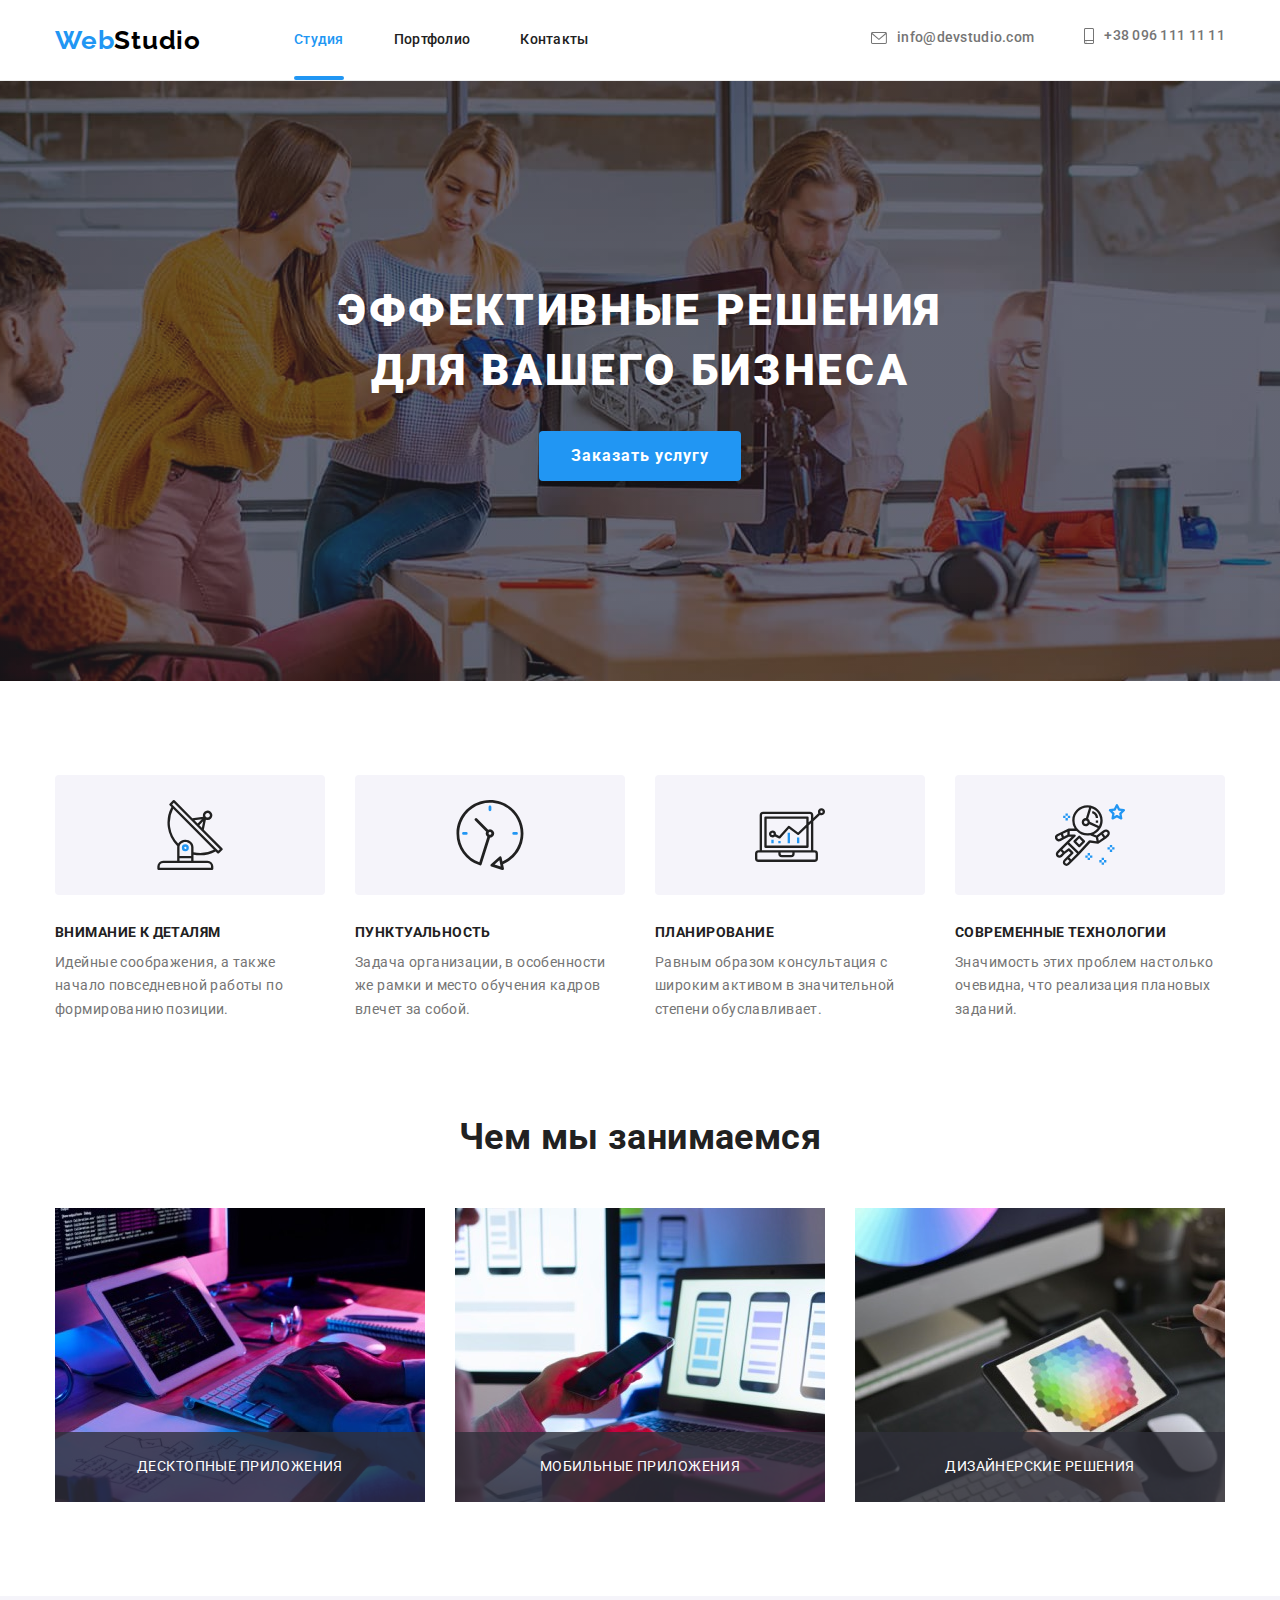
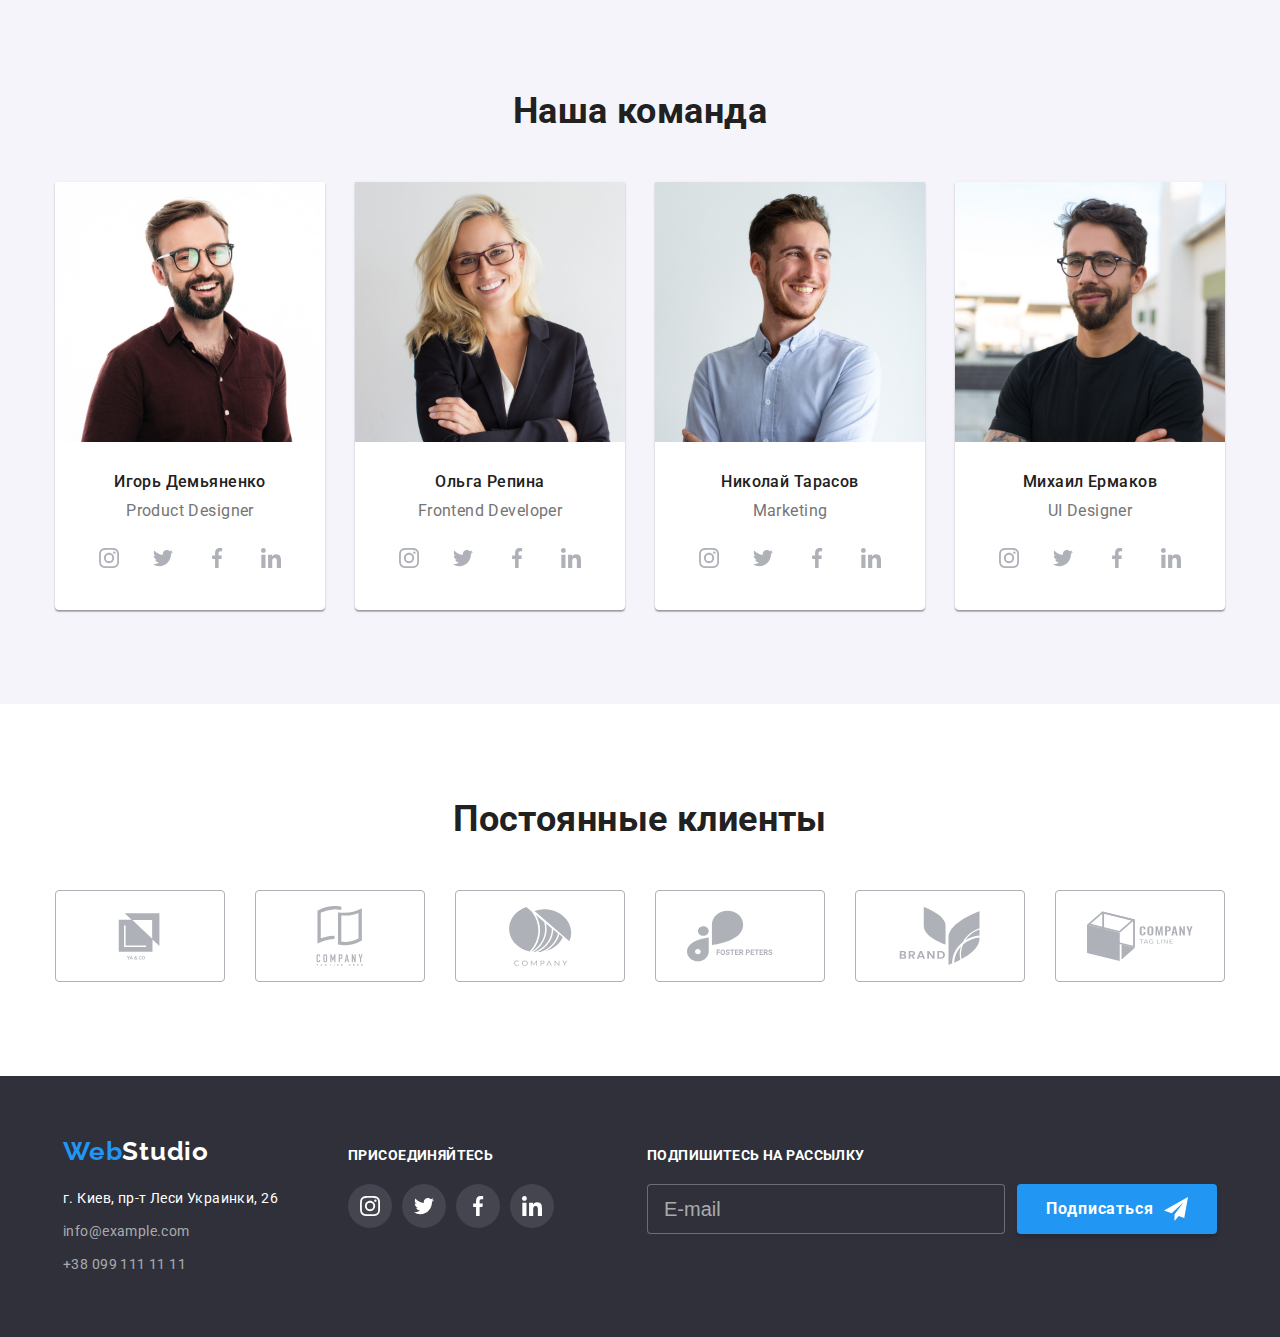
==== index.html @ 0af7e1a6 "adaptive done" ====
<!DOCTYPE html>
<html lang="ru">
<head>
    <meta charset="UTF-8">
    <meta http-equiv="X-UA-Compatible" content="IE=edge">
    <meta name="viewport" content="width=device-width, initial-scale=1.0">
    <title>Веб студия</title>
    <link rel="stylesheet" href="https://cdnjs.cloudflare.com/ajax/libs/modern-normalize/1.1.0/modern-normalize.min.css"
        integrity="sha512-wpPYUAdjBVSE4KJnH1VR1HeZfpl1ub8YT/NKx4PuQ5NmX2tKuGu6U/JRp5y+Y8XG2tV+wKQpNHVUX03MfMFn9Q=="
        crossorigin="anonymous" referrerpolicy="no-referrer" />
    <link rel="preconnect" href="https://fonts.googleapis.com">
    <link rel="preconnect" href="https://fonts.gstatic.com" crossorigin>
    <link href="https://fonts.googleapis.com/css2?family=Raleway:wght@700&family=Roboto:wght@400;500;700;900&display=swap"
        rel="stylesheet">
    <link rel="stylesheet" href="./css/main.min.css">
</head>
<body>
    <!-- Header -->
    <header class="header">
        <div class="container navigation">
            <nav class="navigation">
                <a href="index.html" class="logo header__logo">Web<span class="logo--header">Studio</span></a>
                <!-- Links -->
                <ul class="navigation__list list">
                    <li class="navigation__item">
                        <a href="index.html" class="navigation__link navigation__link--current">Студия</a>
                    </li>
                    <li class="navigation__item">
                        <a href="./portfolio.html" class="navigation__link">Портфолио</a>
                    </li>
                    <li class="navigation__item">
                        <a href="" class="navigation__link">Контакты</a>
                    </li>
                </ul>
            </nav>
            
            <ul class="header__contacts list">
                <li class="contacts__item">
                    <a href="mailto:info@devstudio.com" class="contacts__link">
                        <svg width="16" height="12" class="contacts__icon">
                            <use href="./images/icons.svg#envelope"></use>
                        </svg>
                        info@devstudio.com</a>
                </li>
                <li class="contacts__item">
                    <a href="tel:+380961111111" class="contacts__link">
                        <svg width="10" height="16" class="contacts__icon">
                            <use href="./images/icons.svg#smartphone"></use>
                        </svg>
                        +38 096 111 11 11</a>
                </li>
            </ul>
            <div class="header__menu" id="mobile-menu" data-menu>
                <ul class="menu__top list">
                    <li class="menu__item">
                        <a href="index.html" class="menu__link">Студия</a>
                    </li>
                    <li class="menu__item">
                        <a href="./portfolio.html" class="menu__link">Портфолио</a>
                    </li>
                    <li class="menu__item menu__item--last">
                        <a href="" class="menu__link">Контакты</a>
                    </li>
                </ul>
                <div class="menu__bottom">
                    <ul class="menu__contacts list">
                        <li class="menu__item">
                            <a href="tel:+380961111111" class="menu__phone">
                                +38 096 111 11 11</a>
                        </li>
                        <li class="menu__item menu__item--last">
                            <a href="mailto:info@devstudio.com" class="menu__mail">
                                info@devstudio.com</a>
                        </li>
                    </ul>
                    <ul class="menu__social-list list">
                        <li class="menu__social-item"><a href="" class="menu__social-link">Instagram</a></li>
                        <li class="menu__social-item"><a href="" class="menu__social-link">Twitter</a></li>
                        <li class="menu__social-item"><a href="" class="menu__social-link">Facebook</a></li>
                        <li class="menu__social-item"><a href="" class="menu__social-link">LinkedIn</a></li>
                    </ul>
                </div>
            </div>
            <button class="menu__button" type="button" aria-expanded="false" aria-controls="mobile-menu" data-menu-button>
                <svg width="24" height="24" aria-label="Переключатель мобильного меню">
                    <use class="icon-menu" href="./images/icons.svg#menu"></use>
                    <use class="icon-cross" href="./images/icons.svg#cross"></use>
                </svg>
            </button>
        </div>
    </header>
    <!-- Main -->
    <main>
        <!-- Hero -->
        <section class="section hero">
            <div class="container">
                <h1 class="hero__heading">Эффективные решения для вашего бизнеса</h1>
                <button type="button" class="hero__button" data-modal-open>Заказать услугу</button>
            </div>
        </section>
        <!-- Advantages -->
        <section class="section">
            <div class="container">
                <!-- Hidden logical heading -->
                <h2 class="visually-hidden">Наши преимущества</h2>
                <ul class="list advantages">
                    <li class="advantages__item">
                        <div class="advantages__thumb">
                            <svg width="70" height="70">
                                <use href="./images/icons.svg#antenna"></use>
                            </svg>
                        </div>
                        <h3 class="advantages__heading">Внимание к деталям</h3>
                        <p>Идейные соображения, а также начало повседневной работы по формированию позиции.</p>
                    </li>
                    <li class="advantages__item">
                        <div class="advantages__thumb">
                            <svg width="70" height="70">
                                <use href="./images/icons.svg#clock"></use>
                            </svg>
                        </div>
                        <h3 class="advantages__heading">Пунктуальность</h3>
                        <p>Задача организации, в особенности же рамки и место обучения кадров влечет за собой.</p>
                    </li>
                    <li class="advantages__item">
                        <div class="advantages__thumb">
                            <svg width="70" height="70">
                                <use href="./images/icons.svg#diagram"></use>
                            </svg>
                        </div>
                        <h3 class="advantages__heading">Планирование</h3>
                        <p>Равным образом консультация с широким активом в значительной степени обуславливает.</p>
                    </li>
                    <li class="advantages__item">
                        <div class="advantages__thumb">
                            <svg width="70" height="70">
                                <use href="./images/icons.svg#astronaut"></use>
                            </svg>
                        </div>
                        <h3 class="advantages__heading">Современные технологии</h3>
                        <p>Значимость этих проблем настолько очевидна, что реализация плановых заданий.</p>
                    </li>
                </ul>
            </div>
        </section>
        <!-- What we do -->
        <section class="section examples">
            <div class="container">
                <h2 class="section-heading">Чем мы занимаемся</h2>
                <ul class="examples__list list">
                    <li class="examples__thumb">
                        <img src="./images/img1.jpg" alt="Десктопные приложения" width="370" height="294">
                        <div class="examples__description">
                            <p>Десктопные приложения</p>
                        </div>
                    </li>
                    <li class="examples__thumb">
                        <img src="./images/img2.jpg" alt="Мобильные приложения" width="370" height="294">
                        <div class="examples__description">
                            <p>Мобильные приложения</p>
                        </div>
                    </li>
                    <li class="examples__thumb">
                        <img src="./images/img3.jpg" alt="Дизайнерские решения" width="370" height="294">
                        <div class="examples__description">
                            <p>Дизайнерские решения</p>
                        </div>
                    </li>
                </ul>
            </div>
        </section>
        <!-- Our team -->
        <section class="section team">
            <div class="container">
                <h2 class="section-heading">Наша команда</h2>
                <ul class="team__list list">
                    <li class="team-member">
                        <img src="./images/img4.jpg" alt="Игорь Демьяненко" width="270">
                        <div class="team-member__meta">
                            <h3 class="team-member__name">Игорь Демьяненко</h3>
                            <p class="team-member__text" lang="en">Product Designer</p>
                            <ul class="social__list list">
                                <li class="social__item">
                                    <a class="social__link social__link--team" href="https://www.instagram.com" aria-label="Instagram" target="_blank"
                                        rel="noopener noreferrer">
                                        <svg class="social__icon" width="20" height="20">
                                            <use href="./images/icons.svg#instagram"></use>
                                        </svg>
                                    </a>
                                </li>
                                <li class="social__item">
                                    <a class="social__link social__link--team" href="https://www.twitter.com" aria-label="Twitter" target="_blank"
                                        rel="noopener noreferrer">
                                        <svg class="social__icon" width="20" height="20">
                                            <use href="./images/icons.svg#twitter"></use>
                                        </svg>
                                    </a>
                                </li>
                                <li class="social__item">
                                    <a class="social__link social__link--team" href="https://www.facebook.com" aria-label="Facebook" target="_blank"
                                        rel="noopener noreferrer">
                                        <svg class="social__icon" width="20" height="20">
                                            <use href="./images/icons.svg#facebook"></use>
                                        </svg>
                                    </a>
                                </li>
                                <li class="social__item">
                                    <a class="social__link social__link--team" href="https://www.linkedin.com" aria-label="LinkedIn" target="_blank"
                                        rel="noopener noreferrer">
                                        <svg class="social__icon" width="20" height="20">
                                            <use href="./images/icons.svg#linkedin"></use>
                                        </svg>
                                    </a>
                                </li>
                            </ul>
                        </div>
                    </li>
                    <li class="team-member">
                        <img src="./images/img5.jpg" alt="Ольга Репина" width="270">
                        <div class="team-member__meta">
                            <h3 class="team-member__name">Ольга Репина</h3>
                            <p class="team-member__text" lang="en">Frontend Developer</p>
                            <ul class="social__list list">
                                <li class="social__item">
                                    <a class="social__link social__link--team" href="https://www.instagram.com" aria-label="Instagram" target="_blank"
                                        rel="noopener noreferrer">
                                        <svg class="social__icon" width="20" height="20">
                                            <use href="./images/icons.svg#instagram"></use>
                                        </svg>
                                    </a>
                                </li>
                                <li class="social__item">
                                    <a class="social__link social__link--team" href="https://www.twitter.com" aria-label="Twitter" target="_blank"
                                        rel="noopener noreferrer">
                                        <svg class="social__icon" width="20" height="20">
                                            <use href="./images/icons.svg#twitter"></use>
                                        </svg>
                                    </a>
                                </li>
                                <li class="social__item">
                                    <a class="social__link social__link--team" href="https://www.facebook.com" aria-label="Facebook" target="_blank"
                                        rel="noopener noreferrer">
                                        <svg class="social__icon" width="20" height="20">
                                            <use href="./images/icons.svg#facebook"></use>
                                        </svg>
                                    </a>
                                </li>
                                <li class="social__item">
                                    <a class="social__link social__link--team" href="https://www.linkedin.com" aria-label="LinkedIn" target="_blank"
                                        rel="noopener noreferrer">
                                        <svg class="social__icon" width="20" height="20">
                                            <use href="./images/icons.svg#linkedin"></use>
                                        </svg>
                                    </a>
                                </li>
                            </ul>
                        </div>
                    </li>
                    <li class="team-member">
                        <img src="./images/img6.jpg" alt="Николай Тарасов" width="270">
                        <div class="team-member__meta">
                            <h3 class="team-member__name">Николай Тарасов</h3>
                            <p class="team-member__text" lang="en">Marketing</p>
                            <ul class="social__list list">
                                <li class="social__item">
                                    <a class="social__link social__link--team" href="https://www.instagram.com" aria-label="Instagram" target="_blank"
                                        rel="noopener noreferrer">
                                        <svg class="social__icon" width="20" height="20">
                                            <use href="./images/icons.svg#instagram"></use>
                                        </svg>
                                    </a>
                                </li>
                                <li class="social__item">
                                    <a class="social__link social__link--team" href="https://www.twitter.com" aria-label="Twitter" target="_blank"
                                        rel="noopener noreferrer">
                                        <svg class="social__icon" width="20" height="20">
                                            <use href="./images/icons.svg#twitter"></use>
                                        </svg>
                                    </a>
                                </li>
                                <li class="social__item">
                                    <a class="social__link social__link--team" href="https://www.facebook.com" aria-label="Facebook" target="_blank"
                                        rel="noopener noreferrer">
                                        <svg class="social__icon" width="20" height="20">
                                            <use href="./images/icons.svg#facebook"></use>
                                        </svg>
                                    </a>
                                </li>
                                <li class="social__item">
                                    <a class="social__link social__link--team" href="https://www.linkedin.com" aria-label="LinkedIn" target="_blank"
                                        rel="noopener noreferrer">
                                        <svg class="social__icon" width="20" height="20">
                                            <use href="./images/icons.svg#linkedin"></use>
                                        </svg>
                                    </a>
                                </li>
                            </ul>
                        </div>
                    </li>
                    <li class="team-member">
                        <img src="./images/img7.jpg" alt="Михаил Ермаков" width="270">
                        <div class="team-member__meta">
                            <h3 class="team-member__name">Михаил Ермаков</h3>
                            <p class="team-member__text" lang="en">UI Designer</p>
                            <ul class="social__list list">
                                <li class="social__item">
                                    <a class="social__link social__link--team" href="https://www.instagram.com" aria-label="Instagram" target="_blank"
                                        rel="noopener noreferrer">
                                        <svg class="social__icon" width="20" height="20">
                                            <use href="./images/icons.svg#instagram"></use>
                                        </svg>
                                    </a>
                                </li>
                                <li class="social__item">
                                    <a class="social__link social__link--team" href="https://www.twitter.com" aria-label="Twitter" target="_blank"
                                        rel="noopener noreferrer">
                                        <svg class="social__icon" width="20" height="20">
                                            <use href="./images/icons.svg#twitter"></use>
                                        </svg>
                                    </a>
                                </li>
                                <li class="social__item">
                                    <a class="social__link social__link--team" href="https://www.facebook.com" aria-label="Facebook" target="_blank"
                                        rel="noopener noreferrer">
                                        <svg class="social__icon" width="20" height="20">
                                            <use href="./images/icons.svg#facebook"></use>
                                        </svg>
                                    </a>
                                </li>
                                <li class="social__item">
                                    <a class="social__link social__link--team" href="https://www.linkedin.com" aria-label="LinkedIn" target="_blank"
                                        rel="noopener noreferrer">
                                        <svg class="social__icon" width="20" height="20">
                                            <use href="./images/icons.svg#linkedin"></use>
                                        </svg>
                                    </a>
                                </li>
                            </ul>
                        </div>
                    </li>
                </ul>
            </div>
        </section>
        <section class="section clients">
            <div class="container">
                <h2 class="section-heading">Постоянные клиенты</h2>
                <ul class="clients__list list">
                    <li class="clients__item">
                        <a href="" class="clients__thumb">
                            <svg class="clients__icon" width="106" height="60">
                                <use href="./images/icons.svg#client1"></use>
                            </svg>
                        </a>
                    </li>
                    <li class="clients__item">
                        <a href="" class="clients__thumb">
                            <svg class="clients__icon" width="106" height="60">
                                <use href="./images/icons.svg#client2"></use>
                            </svg>
                        </a>
                    </li>
                    <li class="clients__item">
                        <a href="" class="clients__thumb">
                            <svg class="clients__icon" width="106" height="60">
                                <use href="./images/icons.svg#client3"></use>
                            </svg>
                        </a>
                    </li>
                    <li class="clients__item">
                        <a href="" class="clients__thumb">
                            <svg class="clients__icon" width="106" height="60">
                                <use href="./images/icons.svg#client4"></use>
                            </svg>
                        </a>
                    </li>
                    <li class="clients__item">
                        <a href="" class="clients__thumb">
                            <svg class="clients__icon" width="106" height="60">
                                <use href="./images/icons.svg#client5"></use>
                            </svg>
                        </a>
                    </li>
                    <li class="clients__item">
                        <a href="" class="clients__thumb">
                            <svg class="clients__icon" width="106" height="60">
                                <use href="./images/icons.svg#client6"></use>
                            </svg>
                        </a>
                    </li>
                </ul>
            </div>
        </section>
    </main>
    <!-- Footer -->
    <footer class="footer">
        <div class="container footer__wrap">
            <div class="footer__contacts">
                <a href="index.html" class="logo">Web<span class="logo--footer">Studio</span></a>
                <address class="address">
                    <ul class="list">
                        <li class="address__item" >
                            <a href="https://goo.gl/maps/rvRkf1Bn5KA1bBFfA" class="address__map" target="_blank" rel="noopener noreferrer">г.
                                Киев, пр-т Леси Украинки, 26</a>
                        </li>
                        <li class="address__item" >
                            <a href="mailto:info@example.com" class="address__contact">info@example.com</a>
                        </li>
                        <li class="address__item" >
                            <a href="tel:+380991111111" class="address__contact">+38 099 111 11 11</a>
                        </li>
                    </ul>
                </address>
            </div>
            <div class="footer__social">
                <p class="footer__text">присоединяйтесь</p>
                <ul class="social__list list">
                    <li class="social__item">
                        <a class="social__link social__link--footer" href="https://www.instagram.com" aria-label="Instagram" target="_blank"
                            rel="noopener noreferrer">
                            <svg class="social__icon" width="20" height="20">
                                <use href="./images/icons.svg#instagram"></use>
                            </svg>
                        </a>
                    </li>
                    <li class="social__item">
                        <a class="social__link social__link--footer" href="https://www.twitter.com" aria-label="Twitter" target="_blank"
                            rel="noopener noreferrer">
                            <svg class="social__icon" width="20" height="20">
                                <use href="./images/icons.svg#twitter"></use>
                            </svg>
                        </a>
                    </li>
                    <li class="social__item">
                        <a class="social__link social__link--footer" href="https://www.facebook.com" aria-label="Facebook" target="_blank"
                            rel="noopener noreferrer">
                            <svg class="social__icon" width="20" height="20">
                                <use href="./images/icons.svg#facebook"></use>
                            </svg>
                        </a>
                    </li>
                    <li class="social__item">
                        <a class="social__link social__link--footer" href="https://www.linkedin.com" aria-label="LinkedIn" target="_blank"
                            rel="noopener noreferrer">
                            <svg class="social__icon" width="20" height="20">
                                <use href="./images/icons.svg#linkedin"></use>
                            </svg>
                        </a>
                    </li>
                </ul>
            </div>
            <form class="footer__subscription" name="footer-subscription-form">
                <label class="subscription__label" for="footer-email">Подпишитесь на рассылку</label>
                <div class="subscription__wrap">
                    <input class="subscription__email" type="email" name="footer-email" id="footer-email" placeholder="E-mail">
                    <button class="subscription__button" type="submit">
                        Подписаться
                        <svg class="subscription__icon" width="24" height="24">
                            <use href="./images/icons.svg#submit"></use>
                        </svg>
                    </button>
                </div>
            </form>
        </div> 
    </footer>
    <!-- Backdrop & modal-->
    <div class="backdrop is-hidden" data-modal>
        <div class="modal">
            <button class="modal__button" data-modal-close>
                <svg class="modal__icon" width="14" height="14">
                    <use href="./images/icons.svg#close"></use>
                </svg>
            </button>
            <p class="signup__text">Оставьте свои данные, мы вам перезвоним</p>
            <form action="#" name="signup-form" class="signup">
                
                <label class="signup__label" for="signup-name">Имя</label>
                <div class="input__wrap">
                    <input type="text" name="signup-name" id="signup-name" class="signup__input" required>
                    <svg class="signup__icon" width="18" height="18">
                        <use href="./images/icons.svg#person"></use>
                    </svg>
                </div>
            
                <label class="signup__label" for="signup-tel">Телефон</label>
                <div class="input__wrap">
                    <input type="tel" name="signup-tel" id="signup-tel" class="signup__input" required>
                    <svg class="signup__icon" width="18" height="18">
                        <use href="./images/icons.svg#phone"></use>
                    </svg>
                </div>
        
                <label class="signup__label" for="signup-email">Почта</label>
                <div class="input__wrap">
                    <input type="email" name="signup-email" id="signup-email" class="signup__input" required>
                    <svg class="signup__icon" width="18" height="18">
                        <use href="./images/icons.svg#email"></use>
                    </svg>
                </div>
                
                <label class="comment__wrap">
                    <span class="signup__label">Комментарий</span>
                    <textarea name="signup-comment" class="signup__comment" placeholder="Введите текст"></textarea>
                </label>

                <label class="signup__policy">
                    <input type="checkbox" name="policy" class="policy__check--hidden" required>
                    <span class="policy__check">
                        <svg width="11" height="8">
                            <use href="./images/icons.svg#check"></use>
                        </svg>
                    </span>
                    <span class="policy__text">Соглашаюсь с рассылкой и принимаю <a class="policy__link" href="#">Условия договора</a></span>
                </label>
                <button type="submit" class="signup__button">Отправить</button>
            </form>
        </div>
    </div>
    
    <script src="./js/modal.js"></script>
    <script src="./js/menu.js"></script>
</body>
</html>
---- css/main.min.css ----
.social__list,.menu__button,.subscription__button,.modal__button,.navigation__list,.advantages__thumb,.clients__thumb,.signup__policy{display:flex;align-items:center;justify-content:center}.hero__button,.subscription__button,.signup__button{min-width:200px;min-height:50px;background-color:#2196f3;box-shadow:0px 4px 4px rgba(0,0,0,0.15);border:solid 0px transparent;border-radius:4px;color:#ffffff;font-family:inherit;font-weight:700;font-size:16px;line-height:1.87;letter-spacing:0.06em;transition:background-color 250ms cubic-bezier(0.4, 0, 0.2, 1)}html{box-sizing:border-box}*,*::before,*::after{box-sizing:inherit}body{margin:0;color:#757575;background-color:#fff;font-family:"Roboto",sans-serif;font-size:14px;line-height:1.7;letter-spacing:0.03em}.menu-open{overflow:hidden}img{display:block;max-width:100%;height:auto}h1,h2,h3,h4,h5,h6,p{margin:0px}.list{list-style:none;margin:0px;padding:0px}.visually-hidden{position:absolute;clip:rect(0 0 0 0);width:1px;height:1px;margin:-1px}.container{margin-left:auto;margin-right:auto;padding:0px 15px}@media screen and (min-width: 480px){.container{width:480px}}@media screen and (min-width: 768px){.container{width:768px}}@media screen and (min-width: 1200px){.container{width:1200px}}.section{padding-top:60px;padding-bottom:60px}@media screen and (min-width: 1200px){.section{padding-top:94px;padding-bottom:94px}}.logo{color:#2196f3;text-decoration:none;font-family:Raleway,sans-serif;font-weight:700;font-size:26px;line-height:1.19;letter-spacing:0.03em}.header__logo{display:block;padding-top:16px;padding-bottom:16px}.logo--header{color:#000}.logo--footer{display:inline-block;margin-bottom:20px;color:#fff}.navigation__link{display:inline-flex;padding-top:32px;padding-bottom:32px;position:relative;color:#212121;text-decoration:none;font-weight:500;line-height:1.14;letter-spacing:0.02em;transition:color 250ms cubic-bezier(0.4, 0, 0.2, 1)}.navigation__link:hover,.navigation__link:focus{color:#2196f3}.navigation__link--current{color:#2196f3}.navigation__link--current::after{content:'';position:absolute;left:0;bottom:0;display:block;width:100%;height:4px;background-color:#2196f3;border-radius:2px}.contacts__link{display:inline-flex;position:relative;align-items:center;color:#757575;text-decoration:none;font-weight:500;font-size:14px;line-height:1.14;letter-spacing:0.02em;transition:color 250ms cubic-bezier(0.4, 0, 0.2, 1)}.contacts__link:hover,.contacts__link:focus{color:#2196f3}.social__item{width:44px;height:44px}.social__item:not(:last-child){margin-right:10px}.social__link{display:flex;align-items:center;justify-content:center;width:100%;height:100%;border-radius:50%;transition:color 250ms cubic-bezier(0.4, 0, 0.2, 1),background-color 250ms cubic-bezier(0.4, 0, 0.2, 1)}.social__link--team{color:#afb1b8}.social__link--team:hover,.social__link--team:focus{background-color:#2196f3;color:#fff}.social__link--footer{color:#fff;background-color:rgba(255,255,255,0.1)}.social__link--footer:hover,.social__link--footer:focus{background-color:#2196f3;color:#fff}.address__map{color:#fff;text-decoration:none;font-style:initial;line-height:1.71;transition:color 250ms cubic-bezier(0.4, 0, 0.2, 1)}.address__map:hover,.address__map:focus{color:#2196f3}.address__contact{color:rgba(255,255,255,0.6);text-decoration:none;font-style:initial;line-height:1.71;transition:color 250ms cubic-bezier(0.4, 0, 0.2, 1)}.address__contact:hover,.address__contact:focus{color:#2196f3}.hero__heading{max-width:360px;margin-right:auto;margin-left:auto;margin-bottom:30px;text-transform:uppercase;color:#fff;font-weight:900;font-size:26px;line-height:1.62;letter-spacing:0.06em}@media screen and (min-width: 1200px){.hero__heading{max-width:696px;font-size:44px;line-height:1.36;letter-spacing:0.06em}}.section-heading{margin-bottom:50px;text-align:center;color:#212121;font-weight:700;font-size:36px;line-height:1.17}.advantages__heading{margin-bottom:10px;text-transform:uppercase;color:#212121;font-weight:700;font-size:14px;line-height:1.14}.team-member__name{margin-bottom:10px;color:#212121;font-weight:500;font-size:16px;line-height:1.19}.sample__heading{margin-bottom:4px;color:#212121;font-weight:700;font-size:18px;line-height:2;letter-spacing:0.06em}.hero__button{padding:10px 32px;text-align:center}.hero__button:hover,.hero__button:focus{background-color:#188ce8;cursor:pointer}.menu__button{position:absolute;top:10px;right:5px;z-index:10;width:40px;height:40px;padding:0;margin:0;border:none;background-color:transparent}@media screen and (min-width: 768px){.menu__button{display:none}}@media screen and (max-width: 1199px){.subscription__button{margin-left:auto;margin-right:auto}}.subscription__button:hover,.subscription__button:focus{background-color:#188ce8;cursor:pointer}.signup__button{padding:10px 32px;text-align:center;display:block;margin:0 auto}.signup__button:hover,.signup__button:focus{background-color:#188ce8;cursor:pointer}.filter__button{min-height:38px;background-color:#f5f4fa;border:solid 0px transparent;border-radius:4px;padding:6px 22px;text-align:center;color:#212121;font-family:inherit;font-weight:500;font-size:16px;line-height:1.62;letter-spacing:0.03em;transition:color 250ms cubic-bezier(0.4, 0, 0.2, 1),background-color 250ms cubic-bezier(0.4, 0, 0.2, 1),box-shadow 250ms cubic-bezier(0.4, 0, 0.2, 1)}.filter__button:hover,.filter__button:focus,.filter__button:active{color:#ffffff;background-color:#2196f3;box-shadow:0px 3px 1px rgba(0,0,0,0.1),0px 1px 2px rgba(0,0,0,0.08),0px 2px 2px rgba(0,0,0,0.12);cursor:pointer}.modal__button{position:absolute;top:8px;right:8px;width:30px;height:30px;border-radius:50%;color:#000;background-color:#fff;border:1px solid rgba(0,0,0,0.1);transition:color 250ms cubic-bezier(0.4, 0, 0.2, 1)}.modal__button:hover,.modal__button:focus{color:#2196f3;cursor:pointer}.contacts__icon{margin-right:10px;fill:currentColor}.social__icon,.clients__icon,.modal__icon{fill:currentColor}.subscription__icon{margin-left:10px;fill:#fff}.signup__icon{position:absolute;top:50%;left:12px;transform:translateY(-50%);fill:#000;transition:fill 250ms cubic-bezier(0.4, 0, 0.2, 1)}.signup__input:focus+.signup__icon{fill:#2196f3}.icon-menu{fill:#212121}.icon-menu .menu__button:hover,.icon-menu .menu__button:focus,.menu__button:active .icon-menu{fill:#2196f3}.icon-cross{display:none;fill:#212121}.icon-cross .menu__button:hover,.icon-cross .menu__button:focus,.menu__button:active .icon-cross{fill:#2196f3}.menu__button.is-open .icon-cross{display:block}.menu__button.is-open .icon-menu{display:none}.backdrop{position:fixed;top:0;left:0;height:100vh;width:100vw;perspective:1600px;z-index:5;background-color:rgba(0,0,0,0.2);opacity:1;visibility:visible;transition:opacity 250ms cubic-bezier(0.4, 0, 0.2, 1),visibility 250ms cubic-bezier(0.4, 0, 0.2, 1)}.backdrop.is-hidden{opacity:0;visibility:hidden;pointer-events:none}.backdrop.is-hidden .modal{transform:translate(-50%, -50%) scale(0.5) rotateY(180deg)}.modal{position:absolute;top:50%;left:50%;transform:translate(-50%, -50%) scale(1) rotateY(0deg);padding:40px;width:450px;height:609px;background-color:#fff;box-shadow:0px 1px 3px rgba(0,0,0,0.12),0px 1px 1px rgba(0,0,0,0.14),0px 2px 1px rgba(0,0,0,0.2);border-radius:4px;transition:transform 250ms cubic-bezier(0.4, 0, 0.2, 1)}@media screen and (min-width: 768px){.modal{width:528px;height:581px}}@media screen and (max-width: 479px){.modal{width:calc(100% - 2 * 15px);padding:20px 40px}}.header{background-color:#fff;border-bottom:1px solid #ececec}.navigation{position:relative;display:flex;align-items:center;justify-content:space-between}@media screen and (max-width: 767px){.navigation__list{display:none}}@media screen and (min-width: 768px){.navigation__list{margin-left:88px}}@media screen and (min-width: 1200px){.navigation__list{margin-left:93px}}.navigation__item:not(:last-child){margin-right:50px}@media screen and (max-width: 767px){.header__contacts{display:none}}@media screen and (min-width: 1200px){.header__contacts{display:flex;margin-left:auto}}@media screen and (max-width: 1199px){.contacts__item:not(:last-child){margin-bottom:10px}}@media screen and (min-width: 1200px){.contacts__item:not(:last-child){margin-right:50px}}.header__menu{display:flex;flex-direction:column;position:fixed;top:0;left:0;z-index:5;width:100vw;height:100vh;padding-top:48px;padding-left:40px;padding-bottom:48px;background-color:#fff;opacity:0;visibility:hidden;pointer-events:none;transition:opacity 250ms cubic-bezier(0.4, 0, 0.2, 1),visibility 250ms cubic-bezier(0.4, 0, 0.2, 1)}.header__menu a{text-decoration:none;font-weight:500;line-height:1.17}@media screen and (max-width: 767px){.header__menu.is-open{opacity:1;visibility:visible;pointer-events:initial}}@media screen and (min-width: 768px){.header__menu{display:none}}.menu__item{margin-bottom:32px}.menu__item--last{margin-bottom:0}.menu__bottom{margin-top:auto}.menu__link{font-size:40px;color:#212121}@media screen and (max-width: 480px){.menu__link{font-size:32px}}.menu__link:hover,.menu__link:focus,.menu__link:active{color:#2196f3}.menu__phone{font-size:34px;color:#2196f3}@media screen and (max-width: 480px){.menu__phone{font-size:28px}}.menu__mail{font-size:24px;color:#757575}@media screen and (max-width: 480px){.menu__mail{font-size:18px}}.menu__social-list{display:flex;margin-top:64px}.menu__social-link{font-size:18px;line-height:1.22;color:#2196f3}@media screen and (max-width: 480px){.menu__social-link{font-size:12px}}.menu__social-item:not(:last-child)::after{content:'';width:1px;height:22px;margin-right:10px;margin-left:10px;border:1px solid rgba(33,33,33,0.2)}@media screen and (max-width: 480px){.menu__social-item:not(:last-child)::after{height:18px;margin-right:8px;margin-left:8px}}.hero{max-width:100%;min-height:400px;margin-left:auto;margin-right:auto;padding:118px 0;text-align:center;background-color:#2f303a;background-image:linear-gradient(to right, rgba(47,48,58,0.4), rgba(47,48,58,0.4)),url(../images/hero-img.jpg);background-repeat:no-repeat;background-position:center;background-size:cover}@media screen and (min-width: 1200px){.hero{padding-top:200px;padding-bottom:200px}}.advantages{margin:-15px}@media screen and (min-width: 768px){.advantages{display:flex;flex-wrap:wrap}}.advantages__item{margin:15px}@media screen and (min-width: 480px){.advantages__item{max-width:450px}}@media screen and (min-width: 768px){.advantages__item{max-width:calc((100% - 2 * 30px) / 2)}}@media screen and (min-width: 1200px){.advantages__item{max-width:calc((100% - 4 * 30px) / 4)}}.advantages__thumb{height:120px;margin-bottom:30px;background-color:#f5f4fa;border-radius:4px}.examples{padding-top:0px}@media screen and (max-width: 1199px){.examples{display:none}}.examples__list{display:flex}.examples__thumb{position:relative;width:370px;height:294px}.examples__thumb:not(:last-child){margin-right:30px}.examples__description{position:absolute;left:0;bottom:0;display:flex;justify-content:center;align-items:center;width:100%;height:70px;background-color:rgba(47,48,58,0.8);text-transform:uppercase;color:#fff}.team{background-color:#f5f4fa}@media screen and (min-width: 768px){.team__list{display:flex;flex-wrap:wrap;margin:-15px}}.team-member{max-width:100%;text-align:center;background-color:#fff;box-shadow:0px 1px 3px rgba(0,0,0,0.12),0px 1px 1px rgba(0,0,0,0.14),0px 2px 1px rgba(0,0,0,0.2);border-radius:0px 0px 4px 4px}@media screen and (max-width: 767px){.team-member:not(:last-child){margin-bottom:30px}}@media screen and (min-width: 768px){.team-member{max-width:calc((100% - 2 * 30px) / 2);margin:15px}}@media screen and (min-width: 1200px){.team-member{max-width:calc((100% - 4 * 30px) / 4)}}.team-member img{width:100%}.team-member__meta{padding-top:30px;padding-bottom:30px}.team-member__text{margin-bottom:16px;font-size:16px;line-height:1.19}.clients__list{display:flex;margin:-15px}@media screen and (max-width: 1199px){.clients__list{flex-wrap:wrap}}.clients__item{margin:15px;height:92px;width:calc((100% - 2 * 30px) / 2)}@media screen and (min-width: 768px){.clients__item{width:calc((100% - 3 * 30px) / 3)}}@media screen and (min-width: 1200px){.clients__item{width:170px}}.clients__thumb{width:100%;height:100%;color:#afb1b8;border:1px solid #afb1b8;border-radius:4px;transition:color 250ms cubic-bezier(0.4, 0, 0.2, 1),border-color 250ms cubic-bezier(0.4, 0, 0.2, 1)}.clients__thumb:hover,.clients__thumb:focus{color:#2196f3;border-color:#2196f3}.filter{margin-bottom:40px}@media screen and (min-width: 768px){.filter{margin-bottom:30px}}@media screen and (min-width: 1200px){.filter{margin-bottom:50px}}.filter__list{display:flex;flex-wrap:wrap}@media screen and (max-width: 767px){.filter__list{margin-bottom:-15px}}@media screen and (min-width: 768px){.filter__list{align-items:center;justify-content:center}}@media screen and (max-width: 767px){.filter__item{margin-bottom:15px}}.filter__item:not(:last-child){margin-right:8px}@media screen and (min-width: 768px){.projects{display:flex;flex-wrap:wrap;margin:-15px}}.projects__sample{max-width:450px}@media screen and (max-width: 767px){.projects__sample:not(:last-child){margin-bottom:30px}}@media screen and (min-width: 768px){.projects__sample{width:calc((100% - 2 * 30px) / 2);margin:15px}}@media screen and (min-width: 1200px){.projects__sample{width:calc((100% - 3 * 30px) / 3)}}.sample__link{display:block;text-decoration:none;color:inherit;transition:box-shadow 250ms cubic-bezier(0.4, 0, 0.2, 1)}.sample__link:hover,.sample__link:focus{box-shadow:0px 1px 1px rgba(0,0,0,0.12),0px 4px 4px rgba(0,0,0,0.06),1px 4px 6px rgba(0,0,0,0.16)}.sample__thumb{position:relative;overflow:hidden}.sample__thumb img{width:100%}.sample__overlay{position:absolute;transform:translateY(100%);display:flex;justify-content:center;align-items:center;width:100%;height:100%;padding:63px 24px;font-size:18px;line-height:1.56;color:#fff;background-color:rgba(33,150,243,0.9);transition:transform 250ms cubic-bezier(0.4, 0, 0.2, 1)}.sample__link:hover .sample__overlay,.sample__link:focus .sample__overlay{transform:translateY(-100%)}@media screen and (max-width: 320px){.sample__overlay{font-size:12px}}.sample__description{padding-top:20px;padding-bottom:20px;padding-left:24px;border-left:1px solid #eeeeee;border-right:1px solid #eeeeee;border-bottom:1px solid #eeeeee;font-size:16px;line-height:1.87}.footer{padding-top:60px;padding-bottom:60px;background-color:#2f303a}@media screen and (max-width: 1199px){.footer{text-align:center}}@media screen and (min-width: 768px){.footer__wrap{display:flex;flex-wrap:wrap;align-items:flex-start;justify-content:center}}@media screen and (max-width: 1199px){.footer__contacts{margin-bottom:60px}}@media screen and (min-width: 768px) and (max-width: 1199px){.footer__contacts{width:50%}}@media screen and (min-width: 1200px){.footer__contacts{margin-right:70px}}@media screen and (max-width: 767px){.footer__social{margin-bottom:60px}}@media screen and (min-width: 768px) and (max-width: 1199px){.footer__social{width:50%;margin-top:5px}}@media screen and (min-width: 1200px){.footer__social{margin-top:12px;margin-right:93px}}.footer__text{margin-bottom:20px;font-weight:700;line-height:1.14;text-transform:uppercase;color:#fff}.address{text-decoration:none}.address__item:not(:last-child){margin-bottom:8px}@media screen and (min-width: 1200px){.address__item:not(:last-child){margin-bottom:9px}}@media screen and (min-width: 767px) and (max-width: 1199px){.footer__subscription{width:450px}}@media screen and (min-width: 1200px){.footer__subscription{margin-top:12px}}@media screen and (min-width: 1200px){.subscription__wrap{display:flex;justify-content:center;align-items:center}}.subscription__label{display:block;margin-bottom:20px;font-weight:700;line-height:1.14;text-transform:uppercase;color:#fff}.subscription__email{height:50px;width:100%;padding-left:16px;padding-right:16px;border:1px solid rgba(255,255,255,0.3);border-radius:4px;background-color:#2f303a;color:#fff;font-size:20px;line-height:1.25;transition:border-color 250ms cubic-bezier(0.4, 0, 0.2, 1)}@media screen and (max-width: 1199px){.subscription__email{margin-bottom:20px}}@media screen and (min-width: 1200px){.subscription__email{margin-right:12px;width:358px}}.subscription__email:focus{border:1px solid #2196f3;outline:none}.subscription__email::placeholder{margin-right:16px;color:rgba(255,255,255,0.6)}.signup__text{margin-bottom:12px;font-weight:700;font-size:20px;line-height:1.15;text-align:center;color:#212121}.signup__label{display:block;margin-bottom:4px;font-size:12px;line-height:1.17}.input__wrap{position:relative;margin-bottom:10px}.signup__input{padding-top:12px;padding-bottom:12px;padding-left:42px;padding-right:15px;width:100%;height:40px;border:1px solid rgba(33,33,33,0.2);border-radius:4px;transition:border-color 250ms cubic-bezier(0.4, 0, 0.2, 1)}.signup__input:focus{border:1px solid #2196f3;outline:none}.comment__wrap{position:relative;display:block;margin-bottom:20px}.signup__comment{padding:12px 16px;height:120px;width:100%;resize:none;border:1px solid rgba(33,33,33,0.2);border-radius:4px;transition:border-color 250ms cubic-bezier(0.4, 0, 0.2, 1)}.signup__comment:focus{border:1px solid #2196f3;outline:none}.signup__policy{margin-bottom:30px}.policy__check{width:16px;height:15px;margin-right:8px;display:flex;align-items:center;justify-content:center;border:solid 1px #000;border-radius:2px;transition:background-color 250ms cubic-bezier(0.4, 0, 0.2, 1)}.policy__check--hidden:checked+.policy__check{background-color:#2196f3;border-color:#2196f3}.policy__check--hidden{-webkit-appearance:none;-moz-appearance:none;appearance:none}.policy__text{line-height:1.71}@media screen and (max-width: 1299px){.policy__text{font-size:12px}}.policy__link{color:#2196f3}
/*# sourceMappingURL=main.min.css.map */
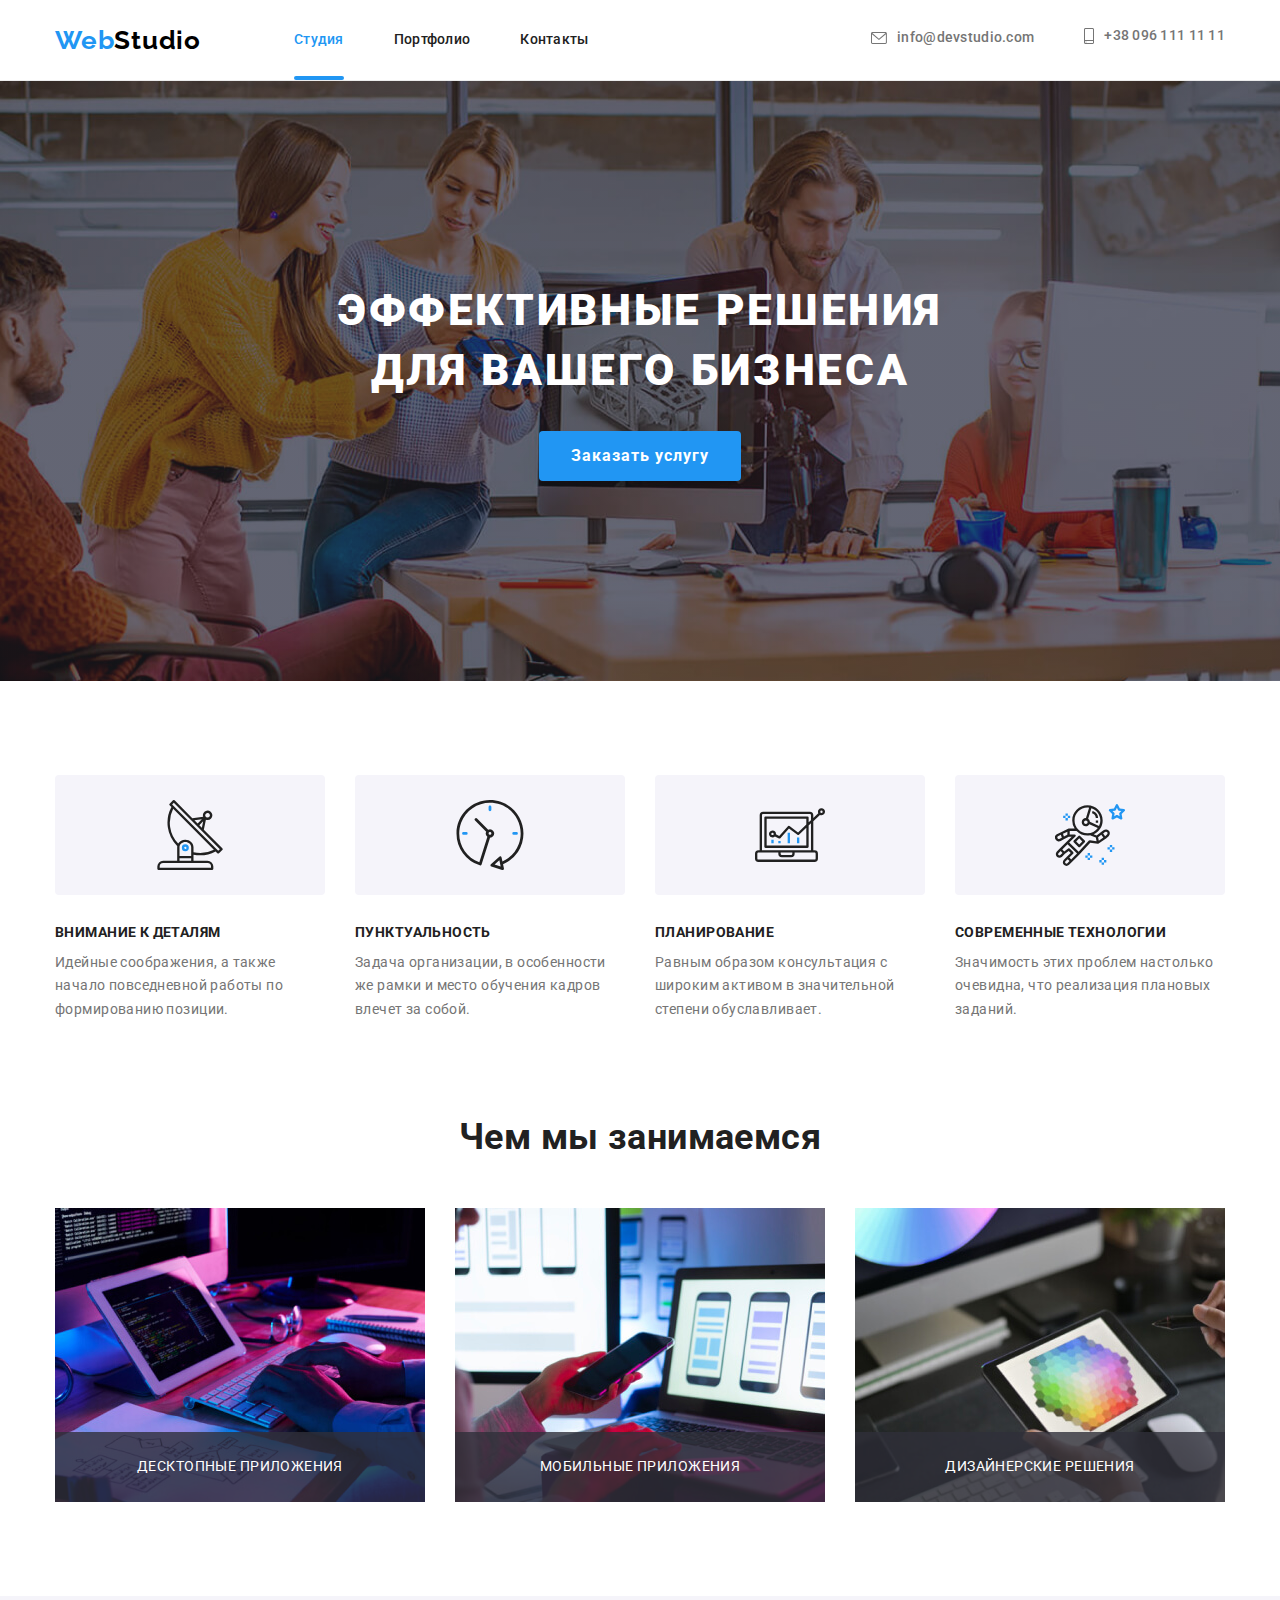
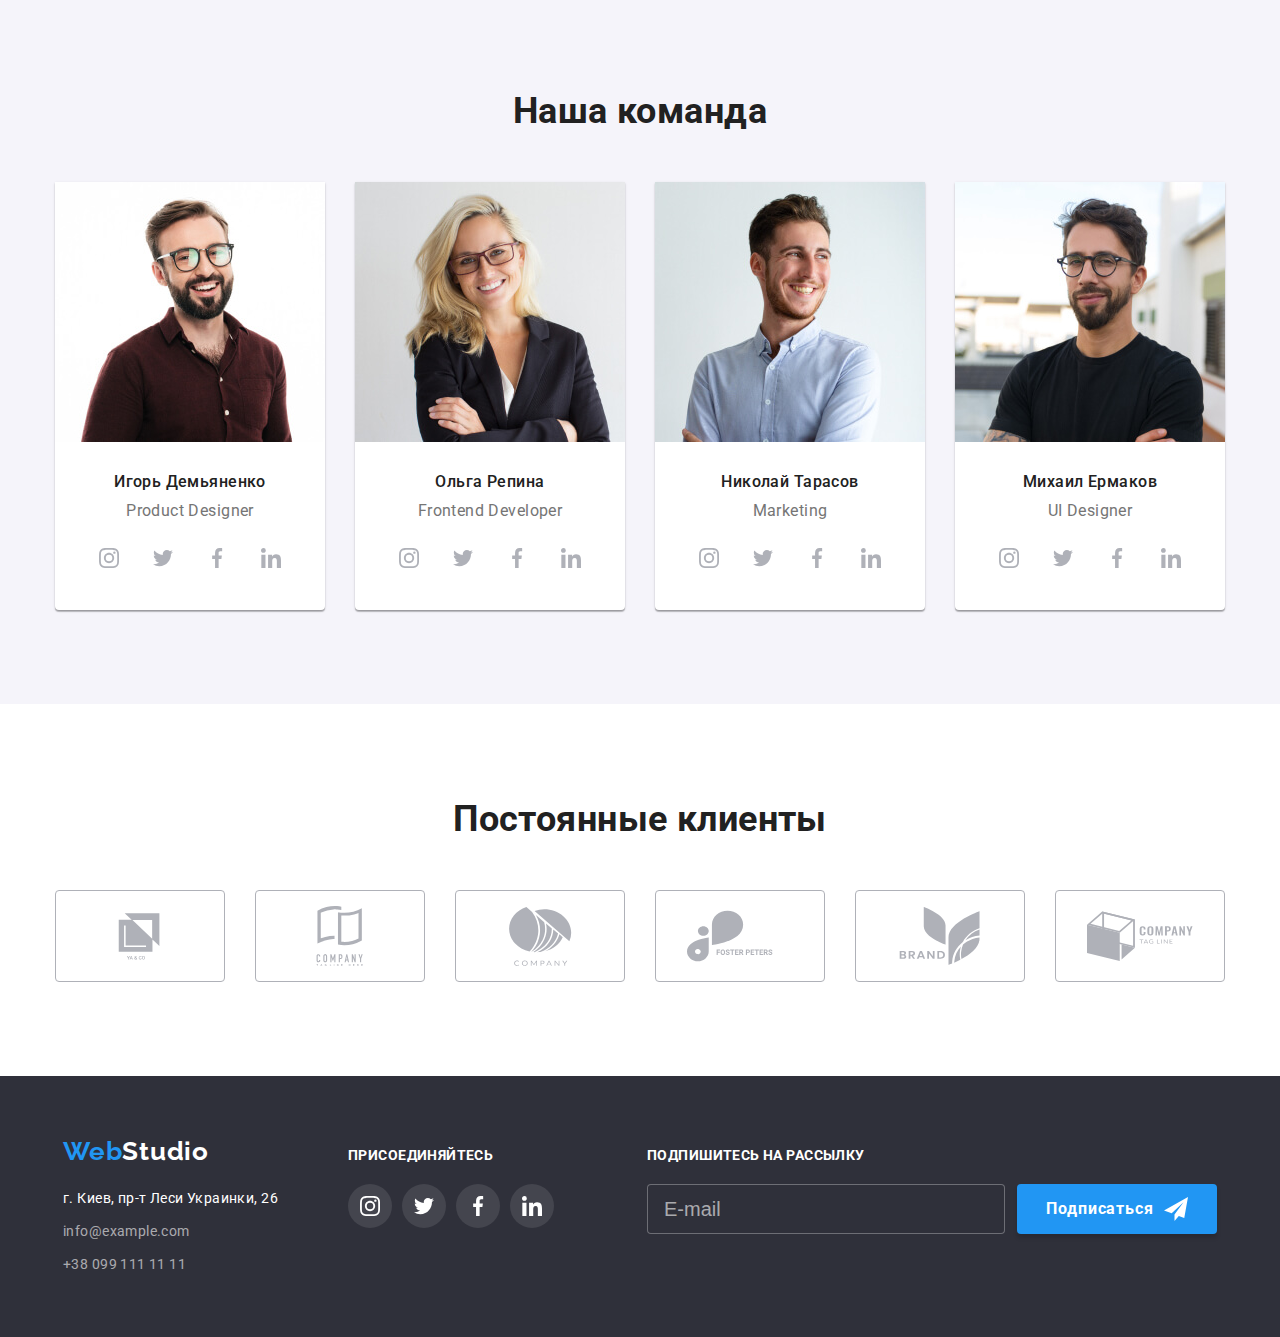
==== commit 11c8c8d3: "homework ready" ====
--- a/index.html
+++ b/index.html
@@ -149,19 +149,28 @@
                 <h2 class="section-heading">Чем мы занимаемся</h2>
                 <ul class="examples__list list">
                     <li class="examples__thumb">
-                        <img src="./images/img1.jpg" alt="Десктопные приложения" width="370" height="294">
+                        <img 
+                        srcset="./images/examples/examples-1.jpg 1x, ./images/examples/examples-1@2x.jpg 2x"
+                        src="./images/examples/examples-1.jpg" 
+                        alt="Десктопные приложения" width="370" height="294">
                         <div class="examples__description">
                             <p>Десктопные приложения</p>
                         </div>
                     </li>
                     <li class="examples__thumb">
-                        <img src="./images/img2.jpg" alt="Мобильные приложения" width="370" height="294">
+                        <img 
+                        srcset="./images/examples/examples-2.jpg 1x, ./images/examples/examples-2@2x.jpg 2x"
+                        src="./images/examples/examples-2.jpg" 
+                        alt="Мобильные приложения" width="370" height="294">
                         <div class="examples__description">
                             <p>Мобильные приложения</p>
                         </div>
                     </li>
                     <li class="examples__thumb">
-                        <img src="./images/img3.jpg" alt="Дизайнерские решения" width="370" height="294">
+                        <img 
+                        srcset="./images/examples/examples-3.jpg 1x, ./images/examples/examples-3@2x.jpg 2x"
+                        src="./images/examples/examples-3.jpg"
+                        alt="Дизайнерские решения" width="370" height="294">
                         <div class="examples__description">
                             <p>Дизайнерские решения</p>
                         </div>
@@ -175,7 +184,12 @@
                 <h2 class="section-heading">Наша команда</h2>
                 <ul class="team__list list">
                     <li class="team-member">
-                        <img src="./images/img4.jpg" alt="Игорь Демьяненко" width="270">
+                        <picture>
+                            <source srcset="./images/team/team-1.jpg 1x, ./images/team/team-1@2x.jpg 2x" media="(min-width: 1200px)">
+                            <source srcset="./images/team/team-1-tablet.jpg 1x, ./images/team/team-1-tablet@2x.jpg 2x" media="(min-width: 768px)">
+                            <source srcset="./images/team/team-1-mob.jpg 1x, ./images/team/team-1-mob@2x.jpg 2x" media="(max-width: 767px)">
+                            <img src="./images/team/team-1-mob.jpg" alt="Член команды">
+                        </picture>
                         <div class="team-member__meta">
                             <h3 class="team-member__name">Игорь Демьяненко</h3>
                             <p class="team-member__text" lang="en">Product Designer</p>
@@ -216,7 +230,13 @@
                         </div>
                     </li>
                     <li class="team-member">
-                        <img src="./images/img5.jpg" alt="Ольга Репина" width="270">
+                        <picture>
+                            <source srcset="./images/team/team-2.jpg 1x, ./images/team/team-2@2x.jpg 2x" media="(min-width: 1200px)">
+                            <source srcset="./images/team/team-2-tablet.jpg 1x, ./images/team/team-2-tablet@2x.jpg 2x"
+                                media="(min-width: 768px)">
+                            <source srcset="./images/team/team-2-mob.jpg 1x, ./images/team/team-2-mob@2x.jpg 2x" media="(max-width: 767px)">
+                            <img src="./images/team/team-2-mob.jpg" alt="Член команды">
+                        </picture>
                         <div class="team-member__meta">
                             <h3 class="team-member__name">Ольга Репина</h3>
                             <p class="team-member__text" lang="en">Frontend Developer</p>
@@ -257,7 +277,13 @@
                         </div>
                     </li>
                     <li class="team-member">
-                        <img src="./images/img6.jpg" alt="Николай Тарасов" width="270">
+                        <picture>
+                            <source srcset="./images/team/team-3.jpg 1x, ./images/team/team-3@2x.jpg 2x" media="(min-width: 1200px)">
+                            <source srcset="./images/team/team-3-tablet.jpg 1x, ./images/team/team-3-tablet@2x.jpg 2x"
+                                media="(min-width: 768px)">
+                            <source srcset="./images/team/team-3-mob.jpg 1x, ./images/team/team-3-mob@2x.jpg 2x" media="(max-width: 767px)">
+                            <img src="./images/team/team-3-mob.jpg" alt="Член команды">
+                        </picture>
                         <div class="team-member__meta">
                             <h3 class="team-member__name">Николай Тарасов</h3>
                             <p class="team-member__text" lang="en">Marketing</p>
@@ -298,7 +324,13 @@
                         </div>
                     </li>
                     <li class="team-member">
-                        <img src="./images/img7.jpg" alt="Михаил Ермаков" width="270">
+                        <picture>
+                            <source srcset="./images/team/team-4.jpg 1x, ./images/team/team-4@2x.jpg 2x" media="(min-width: 1200px)">
+                            <source srcset="./images/team/team-4-tablet.jpg 1x, ./images/team/team-4-tablet@2x.jpg 2x"
+                                media="(min-width: 768px)">
+                            <source srcset="./images/team/team-4-mob.jpg 1x, ./images/team/team-4-mob@2x.jpg 2x" media="(max-width: 767px)">
+                            <img src="./images/team/team-4-mob.jpg" alt="Член команды">
+                        </picture>
                         <div class="team-member__meta">
                             <h3 class="team-member__name">Михаил Ермаков</h3>
                             <p class="team-member__text" lang="en">UI Designer</p>
@@ -517,6 +549,6 @@
     </div>
     
     <script src="./js/modal.js"></script>
-    <script src="./js/menu.js"></script>
+    <script src="./js/mobile-menu.js"></script>
 </body>
 </html>--- a/css/main.min.css
+++ b/css/main.min.css
@@ -1,2 +1,2 @@
-.social__list,.menu__button,.subscription__button,.modal__button,.navigation__list,.advantages__thumb,.clients__thumb,.signup__policy{display:flex;align-items:center;justify-content:center}.hero__button,.subscription__button,.signup__button{min-width:200px;min-height:50px;background-color:#2196f3;box-shadow:0px 4px 4px rgba(0,0,0,0.15);border:solid 0px transparent;border-radius:4px;color:#ffffff;font-family:inherit;font-weight:700;font-size:16px;line-height:1.87;letter-spacing:0.06em;transition:background-color 250ms cubic-bezier(0.4, 0, 0.2, 1)}html{box-sizing:border-box}*,*::before,*::after{box-sizing:inherit}body{margin:0;color:#757575;background-color:#fff;font-family:"Roboto",sans-serif;font-size:14px;line-height:1.7;letter-spacing:0.03em}.menu-open{overflow:hidden}img{display:block;max-width:100%;height:auto}h1,h2,h3,h4,h5,h6,p{margin:0px}.list{list-style:none;margin:0px;padding:0px}.visually-hidden{position:absolute;clip:rect(0 0 0 0);width:1px;height:1px;margin:-1px}.container{margin-left:auto;margin-right:auto;padding:0px 15px}@media screen and (min-width: 480px){.container{width:480px}}@media screen and (min-width: 768px){.container{width:768px}}@media screen and (min-width: 1200px){.container{width:1200px}}.section{padding-top:60px;padding-bottom:60px}@media screen and (min-width: 1200px){.section{padding-top:94px;padding-bottom:94px}}.logo{color:#2196f3;text-decoration:none;font-family:Raleway,sans-serif;font-weight:700;font-size:26px;line-height:1.19;letter-spacing:0.03em}.header__logo{display:block;padding-top:16px;padding-bottom:16px}.logo--header{color:#000}.logo--footer{display:inline-block;margin-bottom:20px;color:#fff}.navigation__link{display:inline-flex;padding-top:32px;padding-bottom:32px;position:relative;color:#212121;text-decoration:none;font-weight:500;line-height:1.14;letter-spacing:0.02em;transition:color 250ms cubic-bezier(0.4, 0, 0.2, 1)}.navigation__link:hover,.navigation__link:focus{color:#2196f3}.navigation__link--current{color:#2196f3}.navigation__link--current::after{content:'';position:absolute;left:0;bottom:0;display:block;width:100%;height:4px;background-color:#2196f3;border-radius:2px}.contacts__link{display:inline-flex;position:relative;align-items:center;color:#757575;text-decoration:none;font-weight:500;font-size:14px;line-height:1.14;letter-spacing:0.02em;transition:color 250ms cubic-bezier(0.4, 0, 0.2, 1)}.contacts__link:hover,.contacts__link:focus{color:#2196f3}.social__item{width:44px;height:44px}.social__item:not(:last-child){margin-right:10px}.social__link{display:flex;align-items:center;justify-content:center;width:100%;height:100%;border-radius:50%;transition:color 250ms cubic-bezier(0.4, 0, 0.2, 1),background-color 250ms cubic-bezier(0.4, 0, 0.2, 1)}.social__link--team{color:#afb1b8}.social__link--team:hover,.social__link--team:focus{background-color:#2196f3;color:#fff}.social__link--footer{color:#fff;background-color:rgba(255,255,255,0.1)}.social__link--footer:hover,.social__link--footer:focus{background-color:#2196f3;color:#fff}.address__map{color:#fff;text-decoration:none;font-style:initial;line-height:1.71;transition:color 250ms cubic-bezier(0.4, 0, 0.2, 1)}.address__map:hover,.address__map:focus{color:#2196f3}.address__contact{color:rgba(255,255,255,0.6);text-decoration:none;font-style:initial;line-height:1.71;transition:color 250ms cubic-bezier(0.4, 0, 0.2, 1)}.address__contact:hover,.address__contact:focus{color:#2196f3}.hero__heading{max-width:360px;margin-right:auto;margin-left:auto;margin-bottom:30px;text-transform:uppercase;color:#fff;font-weight:900;font-size:26px;line-height:1.62;letter-spacing:0.06em}@media screen and (min-width: 1200px){.hero__heading{max-width:696px;font-size:44px;line-height:1.36;letter-spacing:0.06em}}.section-heading{margin-bottom:50px;text-align:center;color:#212121;font-weight:700;font-size:36px;line-height:1.17}.advantages__heading{margin-bottom:10px;text-transform:uppercase;color:#212121;font-weight:700;font-size:14px;line-height:1.14}.team-member__name{margin-bottom:10px;color:#212121;font-weight:500;font-size:16px;line-height:1.19}.sample__heading{margin-bottom:4px;color:#212121;font-weight:700;font-size:18px;line-height:2;letter-spacing:0.06em}.hero__button{padding:10px 32px;text-align:center}.hero__button:hover,.hero__button:focus{background-color:#188ce8;cursor:pointer}.menu__button{position:absolute;top:10px;right:5px;z-index:10;width:40px;height:40px;padding:0;margin:0;border:none;background-color:transparent}@media screen and (min-width: 768px){.menu__button{display:none}}@media screen and (max-width: 1199px){.subscription__button{margin-left:auto;margin-right:auto}}.subscription__button:hover,.subscription__button:focus{background-color:#188ce8;cursor:pointer}.signup__button{padding:10px 32px;text-align:center;display:block;margin:0 auto}.signup__button:hover,.signup__button:focus{background-color:#188ce8;cursor:pointer}.filter__button{min-height:38px;background-color:#f5f4fa;border:solid 0px transparent;border-radius:4px;padding:6px 22px;text-align:center;color:#212121;font-family:inherit;font-weight:500;font-size:16px;line-height:1.62;letter-spacing:0.03em;transition:color 250ms cubic-bezier(0.4, 0, 0.2, 1),background-color 250ms cubic-bezier(0.4, 0, 0.2, 1),box-shadow 250ms cubic-bezier(0.4, 0, 0.2, 1)}.filter__button:hover,.filter__button:focus,.filter__button:active{color:#ffffff;background-color:#2196f3;box-shadow:0px 3px 1px rgba(0,0,0,0.1),0px 1px 2px rgba(0,0,0,0.08),0px 2px 2px rgba(0,0,0,0.12);cursor:pointer}.modal__button{position:absolute;top:8px;right:8px;width:30px;height:30px;border-radius:50%;color:#000;background-color:#fff;border:1px solid rgba(0,0,0,0.1);transition:color 250ms cubic-bezier(0.4, 0, 0.2, 1)}.modal__button:hover,.modal__button:focus{color:#2196f3;cursor:pointer}.contacts__icon{margin-right:10px;fill:currentColor}.social__icon,.clients__icon,.modal__icon{fill:currentColor}.subscription__icon{margin-left:10px;fill:#fff}.signup__icon{position:absolute;top:50%;left:12px;transform:translateY(-50%);fill:#000;transition:fill 250ms cubic-bezier(0.4, 0, 0.2, 1)}.signup__input:focus+.signup__icon{fill:#2196f3}.icon-menu{fill:#212121}.icon-menu .menu__button:hover,.icon-menu .menu__button:focus,.menu__button:active .icon-menu{fill:#2196f3}.icon-cross{display:none;fill:#212121}.icon-cross .menu__button:hover,.icon-cross .menu__button:focus,.menu__button:active .icon-cross{fill:#2196f3}.menu__button.is-open .icon-cross{display:block}.menu__button.is-open .icon-menu{display:none}.backdrop{position:fixed;top:0;left:0;height:100vh;width:100vw;perspective:1600px;z-index:5;background-color:rgba(0,0,0,0.2);opacity:1;visibility:visible;transition:opacity 250ms cubic-bezier(0.4, 0, 0.2, 1),visibility 250ms cubic-bezier(0.4, 0, 0.2, 1)}.backdrop.is-hidden{opacity:0;visibility:hidden;pointer-events:none}.backdrop.is-hidden .modal{transform:translate(-50%, -50%) scale(0.5) rotateY(180deg)}.modal{position:absolute;top:50%;left:50%;transform:translate(-50%, -50%) scale(1) rotateY(0deg);padding:40px;width:450px;height:609px;background-color:#fff;box-shadow:0px 1px 3px rgba(0,0,0,0.12),0px 1px 1px rgba(0,0,0,0.14),0px 2px 1px rgba(0,0,0,0.2);border-radius:4px;transition:transform 250ms cubic-bezier(0.4, 0, 0.2, 1)}@media screen and (min-width: 768px){.modal{width:528px;height:581px}}@media screen and (max-width: 479px){.modal{width:calc(100% - 2 * 15px);padding:20px 40px}}.header{background-color:#fff;border-bottom:1px solid #ececec}.navigation{position:relative;display:flex;align-items:center;justify-content:space-between}@media screen and (max-width: 767px){.navigation__list{display:none}}@media screen and (min-width: 768px){.navigation__list{margin-left:88px}}@media screen and (min-width: 1200px){.navigation__list{margin-left:93px}}.navigation__item:not(:last-child){margin-right:50px}@media screen and (max-width: 767px){.header__contacts{display:none}}@media screen and (min-width: 1200px){.header__contacts{display:flex;margin-left:auto}}@media screen and (max-width: 1199px){.contacts__item:not(:last-child){margin-bottom:10px}}@media screen and (min-width: 1200px){.contacts__item:not(:last-child){margin-right:50px}}.header__menu{display:flex;flex-direction:column;position:fixed;top:0;left:0;z-index:5;width:100vw;height:100vh;padding-top:48px;padding-left:40px;padding-bottom:48px;background-color:#fff;opacity:0;visibility:hidden;pointer-events:none;transition:opacity 250ms cubic-bezier(0.4, 0, 0.2, 1),visibility 250ms cubic-bezier(0.4, 0, 0.2, 1)}.header__menu a{text-decoration:none;font-weight:500;line-height:1.17}@media screen and (max-width: 767px){.header__menu.is-open{opacity:1;visibility:visible;pointer-events:initial}}@media screen and (min-width: 768px){.header__menu{display:none}}.menu__item{margin-bottom:32px}.menu__item--last{margin-bottom:0}.menu__bottom{margin-top:auto}.menu__link{font-size:40px;color:#212121}@media screen and (max-width: 480px){.menu__link{font-size:32px}}.menu__link:hover,.menu__link:focus,.menu__link:active{color:#2196f3}.menu__phone{font-size:34px;color:#2196f3}@media screen and (max-width: 480px){.menu__phone{font-size:28px}}.menu__mail{font-size:24px;color:#757575}@media screen and (max-width: 480px){.menu__mail{font-size:18px}}.menu__social-list{display:flex;margin-top:64px}.menu__social-link{font-size:18px;line-height:1.22;color:#2196f3}@media screen and (max-width: 480px){.menu__social-link{font-size:12px}}.menu__social-item:not(:last-child)::after{content:'';width:1px;height:22px;margin-right:10px;margin-left:10px;border:1px solid rgba(33,33,33,0.2)}@media screen and (max-width: 480px){.menu__social-item:not(:last-child)::after{height:18px;margin-right:8px;margin-left:8px}}.hero{max-width:100%;min-height:400px;margin-left:auto;margin-right:auto;padding:118px 0;text-align:center;background-color:#2f303a;background-image:linear-gradient(to right, rgba(47,48,58,0.4), rgba(47,48,58,0.4)),url(../images/hero-img.jpg);background-repeat:no-repeat;background-position:center;background-size:cover}@media screen and (min-width: 1200px){.hero{padding-top:200px;padding-bottom:200px}}.advantages{margin:-15px}@media screen and (min-width: 768px){.advantages{display:flex;flex-wrap:wrap}}.advantages__item{margin:15px}@media screen and (min-width: 480px){.advantages__item{max-width:450px}}@media screen and (min-width: 768px){.advantages__item{max-width:calc((100% - 2 * 30px) / 2)}}@media screen and (min-width: 1200px){.advantages__item{max-width:calc((100% - 4 * 30px) / 4)}}.advantages__thumb{height:120px;margin-bottom:30px;background-color:#f5f4fa;border-radius:4px}.examples{padding-top:0px}@media screen and (max-width: 1199px){.examples{display:none}}.examples__list{display:flex}.examples__thumb{position:relative;width:370px;height:294px}.examples__thumb:not(:last-child){margin-right:30px}.examples__description{position:absolute;left:0;bottom:0;display:flex;justify-content:center;align-items:center;width:100%;height:70px;background-color:rgba(47,48,58,0.8);text-transform:uppercase;color:#fff}.team{background-color:#f5f4fa}@media screen and (min-width: 768px){.team__list{display:flex;flex-wrap:wrap;margin:-15px}}.team-member{max-width:100%;text-align:center;background-color:#fff;box-shadow:0px 1px 3px rgba(0,0,0,0.12),0px 1px 1px rgba(0,0,0,0.14),0px 2px 1px rgba(0,0,0,0.2);border-radius:0px 0px 4px 4px}@media screen and (max-width: 767px){.team-member:not(:last-child){margin-bottom:30px}}@media screen and (min-width: 768px){.team-member{max-width:calc((100% - 2 * 30px) / 2);margin:15px}}@media screen and (min-width: 1200px){.team-member{max-width:calc((100% - 4 * 30px) / 4)}}.team-member img{width:100%}.team-member__meta{padding-top:30px;padding-bottom:30px}.team-member__text{margin-bottom:16px;font-size:16px;line-height:1.19}.clients__list{display:flex;margin:-15px}@media screen and (max-width: 1199px){.clients__list{flex-wrap:wrap}}.clients__item{margin:15px;height:92px;width:calc((100% - 2 * 30px) / 2)}@media screen and (min-width: 768px){.clients__item{width:calc((100% - 3 * 30px) / 3)}}@media screen and (min-width: 1200px){.clients__item{width:170px}}.clients__thumb{width:100%;height:100%;color:#afb1b8;border:1px solid #afb1b8;border-radius:4px;transition:color 250ms cubic-bezier(0.4, 0, 0.2, 1),border-color 250ms cubic-bezier(0.4, 0, 0.2, 1)}.clients__thumb:hover,.clients__thumb:focus{color:#2196f3;border-color:#2196f3}.filter{margin-bottom:40px}@media screen and (min-width: 768px){.filter{margin-bottom:30px}}@media screen and (min-width: 1200px){.filter{margin-bottom:50px}}.filter__list{display:flex;flex-wrap:wrap}@media screen and (max-width: 767px){.filter__list{margin-bottom:-15px}}@media screen and (min-width: 768px){.filter__list{align-items:center;justify-content:center}}@media screen and (max-width: 767px){.filter__item{margin-bottom:15px}}.filter__item:not(:last-child){margin-right:8px}@media screen and (min-width: 768px){.projects{display:flex;flex-wrap:wrap;margin:-15px}}.projects__sample{max-width:450px}@media screen and (max-width: 767px){.projects__sample:not(:last-child){margin-bottom:30px}}@media screen and (min-width: 768px){.projects__sample{width:calc((100% - 2 * 30px) / 2);margin:15px}}@media screen and (min-width: 1200px){.projects__sample{width:calc((100% - 3 * 30px) / 3)}}.sample__link{display:block;text-decoration:none;color:inherit;transition:box-shadow 250ms cubic-bezier(0.4, 0, 0.2, 1)}.sample__link:hover,.sample__link:focus{box-shadow:0px 1px 1px rgba(0,0,0,0.12),0px 4px 4px rgba(0,0,0,0.06),1px 4px 6px rgba(0,0,0,0.16)}.sample__thumb{position:relative;overflow:hidden}.sample__thumb img{width:100%}.sample__overlay{position:absolute;transform:translateY(100%);display:flex;justify-content:center;align-items:center;width:100%;height:100%;padding:63px 24px;font-size:18px;line-height:1.56;color:#fff;background-color:rgba(33,150,243,0.9);transition:transform 250ms cubic-bezier(0.4, 0, 0.2, 1)}.sample__link:hover .sample__overlay,.sample__link:focus .sample__overlay{transform:translateY(-100%)}@media screen and (max-width: 320px){.sample__overlay{font-size:12px}}.sample__description{padding-top:20px;padding-bottom:20px;padding-left:24px;border-left:1px solid #eeeeee;border-right:1px solid #eeeeee;border-bottom:1px solid #eeeeee;font-size:16px;line-height:1.87}.footer{padding-top:60px;padding-bottom:60px;background-color:#2f303a}@media screen and (max-width: 1199px){.footer{text-align:center}}@media screen and (min-width: 768px){.footer__wrap{display:flex;flex-wrap:wrap;align-items:flex-start;justify-content:center}}@media screen and (max-width: 1199px){.footer__contacts{margin-bottom:60px}}@media screen and (min-width: 768px) and (max-width: 1199px){.footer__contacts{width:50%}}@media screen and (min-width: 1200px){.footer__contacts{margin-right:70px}}@media screen and (max-width: 767px){.footer__social{margin-bottom:60px}}@media screen and (min-width: 768px) and (max-width: 1199px){.footer__social{width:50%;margin-top:5px}}@media screen and (min-width: 1200px){.footer__social{margin-top:12px;margin-right:93px}}.footer__text{margin-bottom:20px;font-weight:700;line-height:1.14;text-transform:uppercase;color:#fff}.address{text-decoration:none}.address__item:not(:last-child){margin-bottom:8px}@media screen and (min-width: 1200px){.address__item:not(:last-child){margin-bottom:9px}}@media screen and (min-width: 767px) and (max-width: 1199px){.footer__subscription{width:450px}}@media screen and (min-width: 1200px){.footer__subscription{margin-top:12px}}@media screen and (min-width: 1200px){.subscription__wrap{display:flex;justify-content:center;align-items:center}}.subscription__label{display:block;margin-bottom:20px;font-weight:700;line-height:1.14;text-transform:uppercase;color:#fff}.subscription__email{height:50px;width:100%;padding-left:16px;padding-right:16px;border:1px solid rgba(255,255,255,0.3);border-radius:4px;background-color:#2f303a;color:#fff;font-size:20px;line-height:1.25;transition:border-color 250ms cubic-bezier(0.4, 0, 0.2, 1)}@media screen and (max-width: 1199px){.subscription__email{margin-bottom:20px}}@media screen and (min-width: 1200px){.subscription__email{margin-right:12px;width:358px}}.subscription__email:focus{border:1px solid #2196f3;outline:none}.subscription__email::placeholder{margin-right:16px;color:rgba(255,255,255,0.6)}.signup__text{margin-bottom:12px;font-weight:700;font-size:20px;line-height:1.15;text-align:center;color:#212121}.signup__label{display:block;margin-bottom:4px;font-size:12px;line-height:1.17}.input__wrap{position:relative;margin-bottom:10px}.signup__input{padding-top:12px;padding-bottom:12px;padding-left:42px;padding-right:15px;width:100%;height:40px;border:1px solid rgba(33,33,33,0.2);border-radius:4px;transition:border-color 250ms cubic-bezier(0.4, 0, 0.2, 1)}.signup__input:focus{border:1px solid #2196f3;outline:none}.comment__wrap{position:relative;display:block;margin-bottom:20px}.signup__comment{padding:12px 16px;height:120px;width:100%;resize:none;border:1px solid rgba(33,33,33,0.2);border-radius:4px;transition:border-color 250ms cubic-bezier(0.4, 0, 0.2, 1)}.signup__comment:focus{border:1px solid #2196f3;outline:none}.signup__policy{margin-bottom:30px}.policy__check{width:16px;height:15px;margin-right:8px;display:flex;align-items:center;justify-content:center;border:solid 1px #000;border-radius:2px;transition:background-color 250ms cubic-bezier(0.4, 0, 0.2, 1)}.policy__check--hidden:checked+.policy__check{background-color:#2196f3;border-color:#2196f3}.policy__check--hidden{-webkit-appearance:none;-moz-appearance:none;appearance:none}.policy__text{line-height:1.71}@media screen and (max-width: 1299px){.policy__text{font-size:12px}}.policy__link{color:#2196f3}
+.social__list,.menu__button,.subscription__button,.modal__button,.navigation__list,.advantages__thumb,.clients__thumb,.signup__policy{display:flex;align-items:center;justify-content:center}.hero__button,.subscription__button,.signup__button{min-width:200px;min-height:50px;background-color:#2196f3;box-shadow:0px 4px 4px rgba(0,0,0,0.15);border:solid 0px transparent;border-radius:4px;color:#ffffff;font-family:inherit;font-weight:700;font-size:16px;line-height:1.87;letter-spacing:0.06em;transition:background-color 250ms cubic-bezier(0.4, 0, 0.2, 1)}html{box-sizing:border-box}*,*::before,*::after{box-sizing:inherit}body{margin:0;color:#757575;background-color:#fff;font-family:"Roboto",sans-serif;font-size:14px;line-height:1.7;letter-spacing:0.03em}.menu-open{overflow:hidden}img{display:block;max-width:100%;height:auto}h1,h2,h3,h4,h5,h6,p{margin:0px}.list{list-style:none;margin:0px;padding:0px}.visually-hidden{position:absolute;clip:rect(0 0 0 0);width:1px;height:1px;margin:-1px}.container{margin-left:auto;margin-right:auto;padding:0px 15px}@media screen and (min-width: 480px){.container{width:480px}}@media screen and (min-width: 768px){.container{width:768px}}@media screen and (min-width: 1200px){.container{width:1200px}}.section{padding-top:60px;padding-bottom:60px}@media screen and (min-width: 1200px){.section{padding-top:94px;padding-bottom:94px}}.logo{color:#2196f3;text-decoration:none;font-family:Raleway,sans-serif;font-weight:700;font-size:26px;line-height:1.19;letter-spacing:0.03em}.header__logo{display:block;padding-top:16px;padding-bottom:16px}.logo--header{color:#000}.logo--footer{display:inline-block;margin-bottom:20px;color:#fff}.navigation__link{display:inline-flex;padding-top:32px;padding-bottom:32px;position:relative;color:#212121;text-decoration:none;font-weight:500;line-height:1.14;letter-spacing:0.02em;transition:color 250ms cubic-bezier(0.4, 0, 0.2, 1)}.navigation__link:hover,.navigation__link:focus{color:#2196f3}.navigation__link--current{color:#2196f3}.navigation__link--current::after{content:'';position:absolute;left:0;bottom:0;display:block;width:100%;height:4px;background-color:#2196f3;border-radius:2px}.contacts__link{display:inline-flex;position:relative;align-items:center;color:#757575;text-decoration:none;font-weight:500;font-size:14px;line-height:1.14;letter-spacing:0.02em;transition:color 250ms cubic-bezier(0.4, 0, 0.2, 1)}.contacts__link:hover,.contacts__link:focus{color:#2196f3}.social__item{width:44px;height:44px}.social__item:not(:last-child){margin-right:10px}.social__link{display:flex;align-items:center;justify-content:center;width:100%;height:100%;border-radius:50%;transition:color 250ms cubic-bezier(0.4, 0, 0.2, 1),background-color 250ms cubic-bezier(0.4, 0, 0.2, 1)}.social__link--team{color:#afb1b8}.social__link--team:hover,.social__link--team:focus{background-color:#2196f3;color:#fff}.social__link--footer{color:#fff;background-color:rgba(255,255,255,0.1)}.social__link--footer:hover,.social__link--footer:focus{background-color:#2196f3;color:#fff}.address__map{color:#fff;text-decoration:none;font-style:initial;line-height:1.71;transition:color 250ms cubic-bezier(0.4, 0, 0.2, 1)}.address__map:hover,.address__map:focus{color:#2196f3}.address__contact{color:rgba(255,255,255,0.6);text-decoration:none;font-style:initial;line-height:1.71;transition:color 250ms cubic-bezier(0.4, 0, 0.2, 1)}.address__contact:hover,.address__contact:focus{color:#2196f3}.hero__heading{max-width:360px;margin-right:auto;margin-left:auto;margin-bottom:30px;text-transform:uppercase;color:#fff;font-weight:900;font-size:26px;line-height:1.62;letter-spacing:0.06em}@media screen and (min-width: 1200px){.hero__heading{max-width:696px;font-size:44px;line-height:1.36;letter-spacing:0.06em}}.section-heading{margin-bottom:50px;text-align:center;color:#212121;font-weight:700;font-size:36px;line-height:1.17}.advantages__heading{margin-bottom:10px;text-transform:uppercase;color:#212121;font-weight:700;font-size:14px;line-height:1.14}.team-member__name{margin-bottom:10px;color:#212121;font-weight:500;font-size:16px;line-height:1.19}.sample__heading{margin-bottom:4px;color:#212121;font-weight:700;font-size:18px;line-height:2;letter-spacing:0.06em}.hero__button{padding:10px 32px;text-align:center}.hero__button:hover,.hero__button:focus{background-color:#188ce8;cursor:pointer}.menu__button{position:absolute;top:10px;right:5px;z-index:10;width:40px;height:40px;padding:0;margin:0;border:none;background-color:transparent}@media screen and (min-width: 768px){.menu__button{display:none}}@media screen and (max-width: 1199px){.subscription__button{margin-left:auto;margin-right:auto}}.subscription__button:hover,.subscription__button:focus{background-color:#188ce8;cursor:pointer}.signup__button{padding:10px 32px;text-align:center;display:block;margin:0 auto}.signup__button:hover,.signup__button:focus{background-color:#188ce8;cursor:pointer}.filter__button{min-height:38px;background-color:#f5f4fa;border:solid 0px transparent;border-radius:4px;padding:6px 22px;text-align:center;color:#212121;font-family:inherit;font-weight:500;font-size:16px;line-height:1.62;letter-spacing:0.03em;transition:color 250ms cubic-bezier(0.4, 0, 0.2, 1),background-color 250ms cubic-bezier(0.4, 0, 0.2, 1),box-shadow 250ms cubic-bezier(0.4, 0, 0.2, 1)}.filter__button:hover,.filter__button:focus,.filter__button:active{color:#ffffff;background-color:#2196f3;box-shadow:0px 3px 1px rgba(0,0,0,0.1),0px 1px 2px rgba(0,0,0,0.08),0px 2px 2px rgba(0,0,0,0.12);cursor:pointer}.modal__button{position:absolute;top:8px;right:8px;width:30px;height:30px;border-radius:50%;color:#000;background-color:#fff;border:1px solid rgba(0,0,0,0.1);transition:color 250ms cubic-bezier(0.4, 0, 0.2, 1)}.modal__button:hover,.modal__button:focus{color:#2196f3;cursor:pointer}.contacts__icon{margin-right:10px;fill:currentColor}.social__icon,.clients__icon,.modal__icon{fill:currentColor}.subscription__icon{margin-left:10px;fill:#fff}.signup__icon{position:absolute;top:50%;left:12px;transform:translateY(-50%);fill:#000;transition:fill 250ms cubic-bezier(0.4, 0, 0.2, 1)}.signup__input:focus+.signup__icon{fill:#2196f3}.icon-menu{fill:#212121}.icon-menu .menu__button:hover,.icon-menu .menu__button:focus,.menu__button:active .icon-menu{fill:#2196f3}.icon-cross{display:none;fill:#212121}.icon-cross .menu__button:hover,.icon-cross .menu__button:focus,.menu__button:active .icon-cross{fill:#2196f3}.menu__button.is-open .icon-cross{display:block}.menu__button.is-open .icon-menu{display:none}.backdrop{position:fixed;top:0;left:0;height:100vh;width:100vw;perspective:1600px;z-index:5;background-color:rgba(0,0,0,0.2);opacity:1;visibility:visible;transition:opacity 250ms cubic-bezier(0.4, 0, 0.2, 1),visibility 250ms cubic-bezier(0.4, 0, 0.2, 1)}.backdrop.is-hidden{opacity:0;visibility:hidden;pointer-events:none}.backdrop.is-hidden .modal{transform:translate(-50%, -50%) scale(0.5) rotateY(180deg)}.modal{position:absolute;top:50%;left:50%;transform:translate(-50%, -50%) scale(1) rotateY(0deg);padding:40px;width:450px;height:609px;background-color:#fff;box-shadow:0px 1px 3px rgba(0,0,0,0.12),0px 1px 1px rgba(0,0,0,0.14),0px 2px 1px rgba(0,0,0,0.2);border-radius:4px;transition:transform 250ms cubic-bezier(0.4, 0, 0.2, 1)}@media screen and (min-width: 768px){.modal{width:528px;height:581px}}@media screen and (max-width: 479px){.modal{width:calc(100% - 2 * 15px);padding:40px 20px}}.header{background-color:#fff;border-bottom:1px solid #ececec}.navigation{position:relative;display:flex;align-items:center;justify-content:space-between}@media screen and (max-width: 767px){.navigation__list{display:none}}@media screen and (min-width: 768px){.navigation__list{margin-left:88px}}@media screen and (min-width: 1200px){.navigation__list{margin-left:93px}}.navigation__item:not(:last-child){margin-right:50px}@media screen and (max-width: 767px){.header__contacts{display:none}}@media screen and (min-width: 1200px){.header__contacts{display:flex;margin-left:auto}}@media screen and (max-width: 1199px){.contacts__item:not(:last-child){margin-bottom:10px}}@media screen and (min-width: 1200px){.contacts__item:not(:last-child){margin-right:50px}}.header__menu{display:flex;flex-direction:column;position:fixed;top:0;left:0;z-index:5;width:100vw;height:100vh;padding-top:48px;padding-left:40px;padding-bottom:48px;background-color:#fff;opacity:0;visibility:hidden;pointer-events:none;transition:opacity 250ms cubic-bezier(0.4, 0, 0.2, 1),visibility 250ms cubic-bezier(0.4, 0, 0.2, 1)}.header__menu a{text-decoration:none;font-weight:500;line-height:1.17}@media screen and (max-width: 767px){.header__menu.is-open{opacity:1;visibility:visible;pointer-events:initial}}@media screen and (min-width: 768px){.header__menu{display:none}}.menu__item{margin-bottom:32px}.menu__item--last{margin-bottom:0}.menu__bottom{margin-top:auto}.menu__link{font-size:40px;color:#212121}@media screen and (max-width: 480px){.menu__link{font-size:32px}}.menu__link:hover,.menu__link:focus,.menu__link:active{color:#2196f3}.menu__phone{font-size:34px;color:#2196f3}@media screen and (max-width: 480px){.menu__phone{font-size:28px}}.menu__mail{font-size:24px;color:#757575}@media screen and (max-width: 480px){.menu__mail{font-size:18px}}.menu__social-list{display:flex;margin-top:64px}.menu__social-link{font-size:18px;line-height:1.22;color:#2196f3}@media screen and (max-width: 480px){.menu__social-link{font-size:12px}}.menu__social-item:not(:last-child)::after{content:'';width:1px;height:22px;margin-right:10px;margin-left:10px;border:1px solid rgba(33,33,33,0.2)}@media screen and (max-width: 480px){.menu__social-item:not(:last-child)::after{height:18px;margin-right:8px;margin-left:8px}}.hero{max-width:100%;min-height:400px;margin-left:auto;margin-right:auto;padding:118px 0;text-align:center;background-color:#2f303a;background-image:linear-gradient(to right, rgba(47,48,58,0.4), rgba(47,48,58,0.4)),url(../../images/hero/hero-mob.jpg);background-repeat:no-repeat;background-position:center;background-size:cover}@media screen and (min-device-pixel-ratio: 2), (min-resolution: 192dpi), (min-resolution: 2dppx){.hero{background-image:linear-gradient(to right, rgba(47,48,58,0.4), rgba(47,48,58,0.4)),url(../../images/hero/hero-mob@2x.jpg)}}@media screen and (min-width: 768px){.hero{background-image:linear-gradient(to right, rgba(47,48,58,0.4), rgba(47,48,58,0.4)),url(../../images/hero/hero-tablet.jpg)}}@media screen and (min-width: 768px) and (min-device-pixel-ratio: 2), screen and (min-width: 768px) and (min-resolution: 192dpi), screen and (min-width: 768px) and (min-resolution: 2dppx){.hero{background-image:linear-gradient(to right, rgba(47,48,58,0.4), rgba(47,48,58,0.4)),url(../../images/hero/hero-tablet@2x.jpg)}}@media screen and (min-width: 1200px){.hero{padding-top:200px;padding-bottom:200px;background-image:linear-gradient(to right, rgba(47,48,58,0.4), rgba(47,48,58,0.4)),url(../../images/hero/hero.jpg)}}@media screen and (min-width: 1200px) and (min-device-pixel-ratio: 2), screen and (min-width: 1200px) and (min-resolution: 192dpi), screen and (min-width: 1200px) and (min-resolution: 2dppx){.hero{background-image:linear-gradient(to right, rgba(47,48,58,0.4), rgba(47,48,58,0.4)),url(../../images/hero/hero@2x.jpg)}}.advantages{margin:-15px}@media screen and (min-width: 768px){.advantages{display:flex;flex-wrap:wrap}}.advantages__item{margin:15px}@media screen and (min-width: 480px){.advantages__item{max-width:450px}}@media screen and (min-width: 768px){.advantages__item{max-width:calc((100% - 2 * 30px) / 2)}}@media screen and (min-width: 1200px){.advantages__item{max-width:calc((100% - 4 * 30px) / 4)}}.advantages__thumb{height:120px;margin-bottom:30px;background-color:#f5f4fa;border-radius:4px}.examples{padding-top:0px}@media screen and (max-width: 1199px){.examples{display:none}}.examples__list{display:flex}.examples__thumb{position:relative;width:370px;height:294px}.examples__thumb:not(:last-child){margin-right:30px}.examples__description{position:absolute;left:0;bottom:0;display:flex;justify-content:center;align-items:center;width:100%;height:70px;background-color:rgba(47,48,58,0.8);text-transform:uppercase;color:#fff}.team{background-color:#f5f4fa}@media screen and (min-width: 768px){.team__list{display:flex;flex-wrap:wrap;margin:-15px}}.team-member{max-width:100%;text-align:center;background-color:#fff;box-shadow:0px 1px 3px rgba(0,0,0,0.12),0px 1px 1px rgba(0,0,0,0.14),0px 2px 1px rgba(0,0,0,0.2);border-radius:0px 0px 4px 4px}@media screen and (max-width: 767px){.team-member:not(:last-child){margin-bottom:30px}}@media screen and (min-width: 768px){.team-member{max-width:calc((100% - 2 * 30px) / 2);margin:15px}}@media screen and (min-width: 1200px){.team-member{max-width:calc((100% - 4 * 30px) / 4)}}.team-member__meta{padding-top:30px;padding-bottom:30px}.team-member__text{margin-bottom:16px;font-size:16px;line-height:1.19}.clients__list{display:flex;margin:-15px}@media screen and (max-width: 1199px){.clients__list{flex-wrap:wrap}}.clients__item{margin:15px;height:92px;width:calc((100% - 2 * 30px) / 2)}@media screen and (min-width: 768px){.clients__item{width:calc((100% - 3 * 30px) / 3)}}@media screen and (min-width: 1200px){.clients__item{width:170px}}.clients__thumb{width:100%;height:100%;color:#afb1b8;border:1px solid #afb1b8;border-radius:4px;transition:color 250ms cubic-bezier(0.4, 0, 0.2, 1),border-color 250ms cubic-bezier(0.4, 0, 0.2, 1)}.clients__thumb:hover,.clients__thumb:focus{color:#2196f3;border-color:#2196f3}.filter{margin-bottom:40px}@media screen and (min-width: 768px){.filter{margin-bottom:30px}}@media screen and (min-width: 1200px){.filter{margin-bottom:50px}}.filter__list{display:flex;flex-wrap:wrap}@media screen and (max-width: 767px){.filter__list{margin-bottom:-15px}}@media screen and (min-width: 768px){.filter__list{align-items:center;justify-content:center}}@media screen and (max-width: 767px){.filter__item{margin-bottom:15px}}.filter__item:not(:last-child){margin-right:8px}@media screen and (min-width: 768px){.projects{display:flex;flex-wrap:wrap;margin:-15px}}.projects__sample{max-width:450px}@media screen and (max-width: 767px){.projects__sample:not(:last-child){margin-bottom:30px}}@media screen and (min-width: 768px){.projects__sample{width:calc((100% - 2 * 30px) / 2);margin:15px}}@media screen and (min-width: 1200px){.projects__sample{width:calc((100% - 3 * 30px) / 3)}}.sample__link{display:block;text-decoration:none;color:inherit;transition:box-shadow 250ms cubic-bezier(0.4, 0, 0.2, 1)}.sample__link:hover,.sample__link:focus{box-shadow:0px 1px 1px rgba(0,0,0,0.12),0px 4px 4px rgba(0,0,0,0.06),1px 4px 6px rgba(0,0,0,0.16)}.sample__thumb{position:relative;overflow:hidden}.sample__overlay{position:absolute;transform:translateY(100%);display:flex;justify-content:center;align-items:center;width:100%;height:100%;padding:63px 24px;font-size:18px;line-height:1.56;color:#fff;background-color:rgba(33,150,243,0.9);transition:transform 250ms cubic-bezier(0.4, 0, 0.2, 1)}.sample__link:hover .sample__overlay,.sample__link:focus .sample__overlay{transform:translateY(-100%)}@media screen and (max-width: 320px){.sample__overlay{font-size:12px}}.sample__description{padding-top:20px;padding-bottom:20px;padding-left:24px;border-left:1px solid #eeeeee;border-right:1px solid #eeeeee;border-bottom:1px solid #eeeeee;font-size:16px;line-height:1.87}.footer{padding-top:60px;padding-bottom:60px;background-color:#2f303a}@media screen and (max-width: 1199px){.footer{text-align:center}}@media screen and (min-width: 768px){.footer__wrap{display:flex;flex-wrap:wrap;align-items:flex-start;justify-content:center}}@media screen and (max-width: 1199px){.footer__contacts{margin-bottom:60px}}@media screen and (min-width: 768px) and (max-width: 1199px){.footer__contacts{width:50%}}@media screen and (min-width: 1200px){.footer__contacts{margin-right:70px}}@media screen and (max-width: 767px){.footer__social{margin-bottom:60px}}@media screen and (min-width: 768px) and (max-width: 1199px){.footer__social{width:50%;margin-top:5px}}@media screen and (min-width: 1200px){.footer__social{margin-top:12px;margin-right:93px}}.footer__text{margin-bottom:20px;font-weight:700;line-height:1.14;text-transform:uppercase;color:#fff}.address{text-decoration:none}.address__item:not(:last-child){margin-bottom:8px}@media screen and (min-width: 1200px){.address__item:not(:last-child){margin-bottom:9px}}@media screen and (min-width: 767px) and (max-width: 1199px){.footer__subscription{width:450px}}@media screen and (min-width: 1200px){.footer__subscription{margin-top:12px}}@media screen and (min-width: 1200px){.subscription__wrap{display:flex;justify-content:center;align-items:center}}.subscription__label{display:block;margin-bottom:20px;font-weight:700;line-height:1.14;text-transform:uppercase;color:#fff}.subscription__email{height:50px;width:100%;padding-left:16px;padding-right:16px;border:1px solid rgba(255,255,255,0.3);border-radius:4px;background-color:#2f303a;color:#fff;font-size:20px;line-height:1.25;transition:border-color 250ms cubic-bezier(0.4, 0, 0.2, 1)}@media screen and (max-width: 1199px){.subscription__email{margin-bottom:20px}}@media screen and (min-width: 1200px){.subscription__email{margin-right:12px;width:358px}}.subscription__email:focus{border:1px solid #2196f3;outline:none}.subscription__email::placeholder{margin-right:16px;color:rgba(255,255,255,0.6)}.signup__text{margin-bottom:12px;font-weight:700;font-size:20px;line-height:1.15;text-align:center;color:#212121}.signup__label{display:block;margin-bottom:4px;font-size:12px;line-height:1.17}.input__wrap{position:relative;margin-bottom:10px}.signup__input{padding-top:12px;padding-bottom:12px;padding-left:42px;padding-right:15px;width:100%;height:40px;border:1px solid rgba(33,33,33,0.2);border-radius:4px;transition:border-color 250ms cubic-bezier(0.4, 0, 0.2, 1)}.signup__input:focus{border:1px solid #2196f3;outline:none}.comment__wrap{position:relative;display:block;margin-bottom:20px}.signup__comment{padding:12px 16px;height:120px;width:100%;resize:none;border:1px solid rgba(33,33,33,0.2);border-radius:4px;transition:border-color 250ms cubic-bezier(0.4, 0, 0.2, 1)}.signup__comment:focus{border:1px solid #2196f3;outline:none}.signup__policy{margin-bottom:30px}.policy__check{width:16px;height:15px;margin-right:8px;display:flex;align-items:center;justify-content:center;border:solid 1px #000;border-radius:2px;transition:background-color 250ms cubic-bezier(0.4, 0, 0.2, 1)}.policy__check--hidden:checked+.policy__check{background-color:#2196f3;border-color:#2196f3}.policy__check--hidden{-webkit-appearance:none;-moz-appearance:none;appearance:none}.policy__text{line-height:1.71}@media screen and (max-width: 1299px){.policy__text{font-size:12px}}.policy__link{color:#2196f3}
 /*# sourceMappingURL=main.min.css.map */